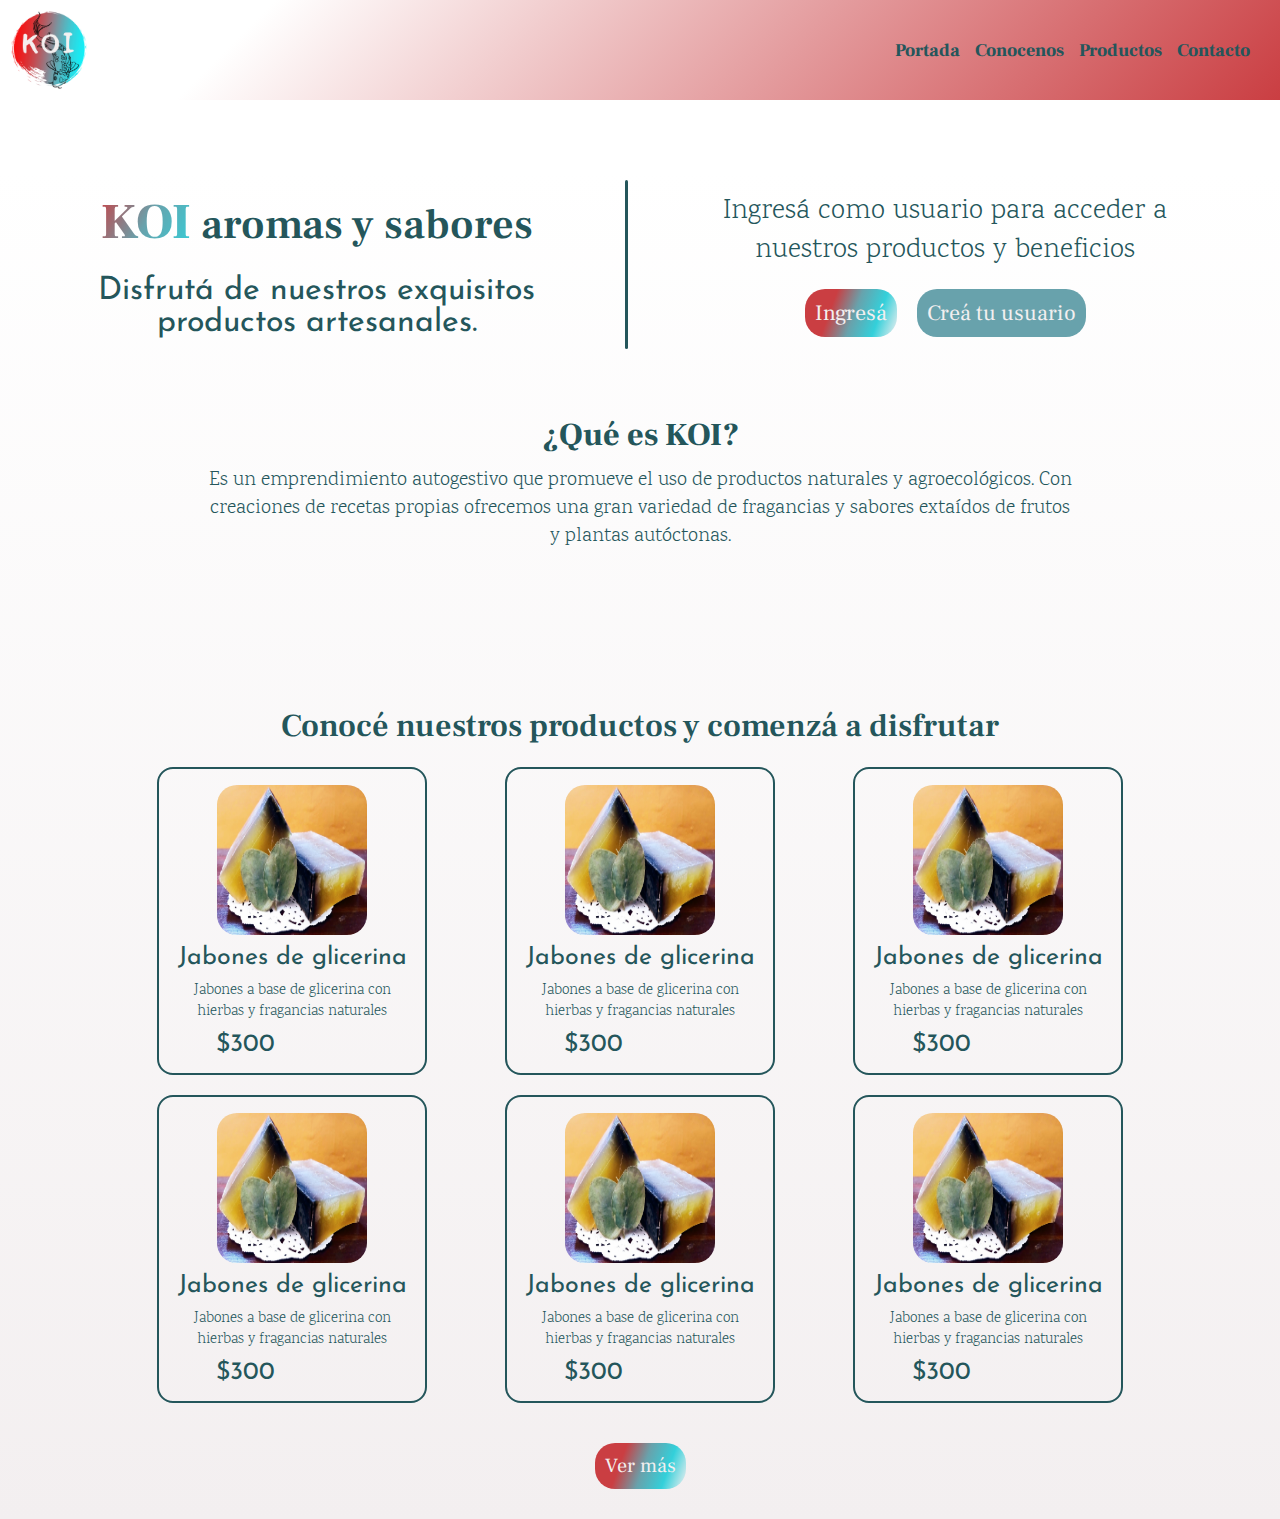
==== index.html @ 7444794b "Product Section" ====
<!DOCTYPE html>
<html lang="en">
<head>
    <meta charset="UTF-8">
    <meta http-equiv="X-UA-Compatible" content="IE=edge">
    <meta name="viewport" content="width=device-width, initial-scale=1.0">
    <title>Proyecto integrador</title>

    <!-- CSS -->
    <link rel="stylesheet" href="./Assets/styles.css">
    <link rel="stylesheet" href="./Assets/mediaqueries.css">
    <link rel="stylesheet" href="./Assets/animations.css">

    <!-- Fontawesome -->
    <link rel="stylesheet" href="https://cdnjs.cloudflare.com/ajax/libs/font-awesome/6.2.1/css/all.min.css" integrity="sha512-MV7K8+y+gLIBoVD59lQIYicR65iaqukzvf/nwasF0nqhPay5w/9lJmVM2hMDcnK1OnMGCdVK+iQrJ7lzPJQd1w==" crossorigin="anonymous" referrerpolicy="no-referrer" />
</head>

<body>
    <header class="header">
        <div class="header__navbar navbar">
            <img class="navbar__logo" src="./Assets/Imgs/logo2.png" alt="logo">

            <!-- Menu hamburguesa -->
            <label for="menu-icon" class="navbar__menu-icon">
                <i class="fa-solid fa-bars"></i>
            </label>
            <input type="checkbox" name="" id="menu-icon">
            
            <ul class="navbar__nav-list nav-list">
                <li class="nav-list__item"> <a href="#">Portada</a> </li>
                <li class="nav-list__item"> <a href="#">Conocenos</a> </li>
                <li class="nav-list__item"> <a href="#">Productos</a> </li>
                <li class="nav-list__item"> <a href="#">Contacto</a> </li>
            </ul>            
        </div>
    </header>

    <main class="main">
        <section class="hero">
            <div class="hero__info info">
                <h1 class="info__title"> <span class="info__title info__title--grad">KOI</span> aromas y sabores</h1>
                <h2 class="info__slogan">Disfrutá de nuestros exquisitos productos artesanales.</h2>
            </div>

            <div class="hero__separador"></div>

            <div class="hero__user user">
                <p class="user__text">Ingresá como usuario para acceder a nuestros productos y beneficios</p>
                <div class="user__btns-box">
                    <a class="btn btn-login"  href="#">Ingresá</a>
                    <a class="btn btn-singin"  href="#">Creá tu usuario</a>
                </div>
            </div>

            <div class="hero__about-us about-us">
                <h1 class="about-us__title">¿Qué es KOI?</h1>
                <p class="about-us__text">Es un emprendimiento autogestivo que promueve el uso de productos naturales y agroecológicos. Con creaciones de recetas propias ofrecemos una gran variedad de fragancias y sabores extaídos de frutos y plantas autóctonas.</p>
            </div>
        </section>

        <section class="products">
           <h1 class="products__title">Conocé nuestros productos y comenzá a disfrutar</h1>
           <div class="products__card card">
                <img class="card__img" src="./Assets/Imgs/jabon.jpg" alt="Jabones de glicerina">
                <h2 class="card__title">Jabones de glicerina</h2>
                <p class="card__text">Jabones a base de glicerina con hierbas y fragancias naturales</p>
                <p class="card__price">$300</p>
                <a class="card__cart-icon" href="#"><i class="fa-sharp fa-solid fa-cart-arrow-down"></i></a>           
          </div> 

          <div class="products__card card">
            <img class="card__img" src="./Assets/Imgs/jabon.jpg" alt="Jabones de glicerina">
            <h2 class="card__title">Jabones de glicerina</h2>
            <p class="card__text">Jabones a base de glicerina con hierbas y fragancias naturales</p>
            <p class="card__price">$300</p>
            <a class="card__cart-icon" href="#"><i class="fa-sharp fa-solid fa-cart-arrow-down"></i></a>           
          </div> 

          <div class="products__card card">
            <img class="card__img" src="./Assets/Imgs/jabon.jpg" alt="Jabones de glicerina">
            <h2 class="card__title">Jabones de glicerina</h2>
            <p class="card__text">Jabones a base de glicerina con hierbas y fragancias naturales</p>
            <p class="card__price">$300</p>
            <a class="card__cart-icon" href="#"><i class="fa-sharp fa-solid fa-cart-arrow-down"></i></a>           
          </div> 

          <div class="products__card card">
            <img class="card__img" src="./Assets/Imgs/jabon.jpg" alt="Jabones de glicerina">
            <h2 class="card__title">Jabones de glicerina</h2>
            <p class="card__text">Jabones a base de glicerina con hierbas y fragancias naturales</p>
            <p class="card__price">$300</p>
            <a class="card__cart-icon" href="#"><i class="fa-sharp fa-solid fa-cart-arrow-down"></i></a>           
          </div>

          <div class="products__card card">
            <img class="card__img" src="./Assets/Imgs/jabon.jpg" alt="Jabones de glicerina">
            <h2 class="card__title">Jabones de glicerina</h2>
            <p class="card__text">Jabones a base de glicerina con hierbas y fragancias naturales</p>
            <p class="card__price">$300</p>
            <a class="card__cart-icon" href="#"><i class="fa-sharp fa-solid fa-cart-arrow-down"></i></a>           
          </div>

          <div class="products__card card">
            <img class="card__img" src="./Assets/Imgs/jabon.jpg" alt="Jabones de glicerina">
            <h2 class="card__title">Jabones de glicerina</h2>
            <p class="card__text">Jabones a base de glicerina con hierbas y fragancias naturales</p>
            <p class="card__price">$300</p>
            <a class="card__cart-icon" href="#"><i class="fa-sharp fa-solid fa-cart-arrow-down"></i></a>           
          </div>

          <a class="btn products__btn">Ver más</a>
           
        </section>
        
    </main>

    <footer>

    </footer>
    
</body>
</html>
---- Assets/styles.css ----
@import url('https://fonts.googleapis.com/css2?family=Frank+Ruhl+Libre&family=Josefin+Sans&family=Karma&display=swap');


:root {
   --dark-slate-gray: #24565B;
   --snow: #F3EFF0;
   --cadet-blue: #68A2AC;
   --dark-turqoise: #33D0DA;
   --english-vermillion: #CA3E42;
}

* {
    margin: 0;
    padding: 0;
    box-sizing: border-box;
    font-family: "Poppins", sans-serif;
    text-decoration: none;
    list-style-type: none;
    /* border: solid greenyellow 1px; */
  }

  /* BOTONES */
  .btn {
    background: linear-gradient(110deg,var(--english-vermillion)30%, var(--cadet-blue), var(--dark-turqoise), var(--snow) );
    border-radius: 20px;
    padding: 10px;
    color: var(--snow);
    font-family: frank Ruhl libre;
    font-size: 1rem;
    font-weight: 400;
  }

  /* HEADER */
  .header {
    position: fixed;
    top: 0;
    left: 0;
    width: 100%;
  }

  /* NAVBAR */
  .navbar {
    position: fixed;
    margin-top: 0;
    display: flex;
    background: linear-gradient(135deg, white 35%, var(--english-vermillion));
    width: 100%;
    height: 80px;
    align-items: center;
    justify-content: space-between;
    padding: 10px;
  }

  .navbar__logo {
    height: 100%;
  }

  .navbar__menu-icon {
    font-size: 22px;
    position:  absolute;
    right: 15px;
    color: var(--dark-slate-gray);
   }

  #menu-icon {
    display: none;
  }

  .nav-list {
    display: none;
    /* transform: translateY(-200%);
    transition: all 0.5s cubic-bezier(0.92, 0.01, 0.35, 0.99); */
  }

  #menu-icon:checked + .nav-list {
    /* transform: translateY(0%);
    transition: all 0.5s cubic-bezier(0.92, 0.01, 0.35, 0.99); */
    height: 200px;
    display: flex;
    flex-direction: column;
    align-items: center;
    z-index: 2;
    position: absolute;
    margin-top: 280px;
    left: 5%;
    right: 5%;
    width: 90%;
    gap: 13px;
    padding: 30px;
    border-radius: 0 0 1rem 1rem;
    border: solid 2px;
    border-top: 0px;
    border-color: var(--dark-turqoise);
    background: var(--cadet-blue);
  }

  .nav-list__item a {
    font-family: Frank Ruhl Libre;
    color: var(--snow);
    font-weight: 800;
    font-size: 18px;
    transition: all 0.5s
  }

  .nav-list__item a:hover {
    font-weight: 800;
    font-size: 20px;
    transition: all 0.5s;
  }


  /* MAIN */

  .main {
   display: flex;
   flex-direction: column; 
   align-items: center;
   margin-top: 100px;
   background: linear-gradient(white 5%, var(--snow));
  }

  /* HERO */
  .hero {
    display: grid;
    grid-template-areas: 
    "info"
    "separador"
    "user"
    "about-us";
    justify-items: center;
  }

  /* HERO. Info */
  .hero__info {
    grid-area: info;
    display: flex;
    flex-direction: column;
    justify-content: center;
    align-items: center;
    text-align: center;
    padding: 10px;
    gap: 20px;
  }

  .info__title {
    font-family: frank Ruhl libre;
    font-size: 28px;
    font-weight: 600;
    color: var(--dark-slate-gray);
  }

  .info__title--grad {
    font-size: 2rem;
    font-weight: 800;
    background: linear-gradient(120deg,var(--english-vermillion), var(--cadet-blue), var(--dark-turqoise));
    color: transparent;
    background-clip: text;
    -webkit-background-clip: text;
  }

  .info__slogan {
    font-family: josefin sans;
    font-size: 25px;
    font-weight: 400;
    color: var(--dark-slate-gray);
  }

  .hero__separador {
    grid-area: separador;
    background: var(--dark-slate-gray);
    height: 3px;
    width: 80%;
    border-radius: 2px;
    margin-left: 10%;
  }

  /* HERO. Usuario */
  .hero__user {
    grid-area: user;
    display: flex;
    flex-direction: column;
    align-items: center;
    justify-content: space-around;
    text-align: center;
    padding: 10px;
    gap: 15px;
  }

  .user__text {
    font-family: karma;
    font-size: 20px;
    font-weight: 300;
    color: var(--dark-slate-gray);
  }

  .user__btns-box {
    display: flex;
    justify-content: center;
    align-items: center;
    gap: 20px;
  }

  .btn-singin {
    background: var(--cadet-blue);
  }

  /* HERO. About-us */

  .hero__about-us {
    grid-area: about-us;
    width: 80%;
    display: flex;
    flex-direction: column;
    margin-top: 25px;
    padding: 15px;
    gap: 10px;
    align-items: center;
    justify-content: space-around;
    text-align: center;
  }

  .about-us__title {
    font-family: frank Ruhl libre;
    font-size: 28px;
    font-weight: 600;
    color: var(--dark-slate-gray);
  }
  
  .about-us__text {
    font-family: karma;
    font-size: 15px;
    font-weight: 300;
    color: var(--dark-slate-gray);
  }

  /* PRODUCTOS */

  .products {
    margin-top: 60px;
    width: 100%;
    display: grid;
    grid-auto-flow: row;
    justify-items: center;
    gap: 20px;
  }

  .products__title {
    width: 80%;
    font-family: frank Ruhl libre;
    font-size: 28px;
    font-weight: 600;
    color: var(--dark-slate-gray);
    text-align: center;
  }

  .card {
    display: grid;
    grid-template-areas: 
    "img img"
    "title title"
    "texto texto"
    "price cart";
    justify-items: center;
    width: 270px;
    border: 2px solid;
    border-color: var(--dark-slate-gray);
    border-radius: 1rem;
    padding: 1rem;
    gap: 10px;
  }

  .card__img {
    grid-area: img;
    height: 150px;
    width: 150px;
    border-radius: 20px;
  }

  .card__title {
    grid-area: title;
    font-family: josefin sans;
    font-size: 25px;
    font-weight: 400;
    color: var(--dark-slate-gray);
  }

  .card__text {
    grid-area: texto;
    font-family: karma;
    font-size: 15px;
    font-weight: 300;
    color: var(--dark-slate-gray);
    text-align: center;
  }

  .card__price {
    grid-area: price;
    font-family: josefin sans;
    font-size: 25px;
    font-weight: 400;
    color: var(--dark-slate-gray);
  }

  .card__cart-icon {
    grid-area: cart;
    align-items: center;
    justify-content: center;
  }

  .card__cart-icon i {
    font-size: 25px;
    background: linear-gradient(120deg,var(--english-vermillion), var(--cadet-blue), var(--dark-turqoise));
    color: transparent;
    background-clip: text;
    -webkit-background-clip: text;
  }

  .products__btn {
    margin-bottom: 30px;
  }
---- Assets/mediaqueries.css ----
/* TABLET */

@media (min-width: 768px) {
    /* NAVBAR */
    .navbar {
        height: 100px;
        background: linear-gradient(135deg, white 20%, var(--english-vermillion));
    }

    .navbar__menu-icon {
        display: none;
      }
    
    .nav-list {
        border: 0px;
        display: flex;
        padding: 20px;
        gap: 15px;
    }

    .nav-list__item a {
        color: var(--dark-slate-gray);
      }


    /* HERO */
    .hero {
        padding: 80px;
        grid-template-areas: 
        "info separador user"
        "about-us about-us about-us";
        gap: 25px;
    }

    .hero__separador {
        height: 100%;
        width: 3px;
    }

    .info__title {
        font-size: 2rem;
       } 
    
    .info__title--grad {
        font-size: 40px;
        font-weight: 900;
       }
    
    .info__slogan {
        font-size: 2rem;
       }
    
    .user__text {
        font-size: 25px;
       }

    .about-us__title {
        font-size: 2rem;
        font-weight: 800;
    }
      
    .about-us__text {
        font-size: 20px;
        font-weight: 300;
    }

    /* PRODUCTS */

    .products {
        width: 80%;
        display: grid;
        grid-template-columns: 1fr 1fr;
        grid-auto-rows: auto;
        justify-content: space-around;
        
    }

    .products__title {
        grid-column-start: 1;
        grid-column-end: 3;
        font-size: 2rem;
    }

    .products__btn {
        grid-column-start: 1;
        grid-column-end: 3;
        font-size: 20px;
        margin-top: 20px;
    }

}


/* DESKTOP */
@media (min-width: 1024px) {
   /* HERO */
   .info__title {
        font-size: 42px;
   } 

   .info__title--grad {
        font-size: 50px;
        font-weight: 900;
   }

   .info__slogan {
        font-size: 2rem;
   }

   .user__text {
        font-size: 28px;
   }

   .btn-login, .btn-singin {
        font-size: 22px;
   }

   /* PRODUCTS */

   .products {
        grid-template-columns: 1fr 1fr 1fr;
    }

    .products__title {
        grid-column-start: 1;
        grid-column-end: 4;
        font-size: 2rem;
    }


    .products__btn {
        grid-column-start: 1;
        grid-column-end: 4;
    }
}
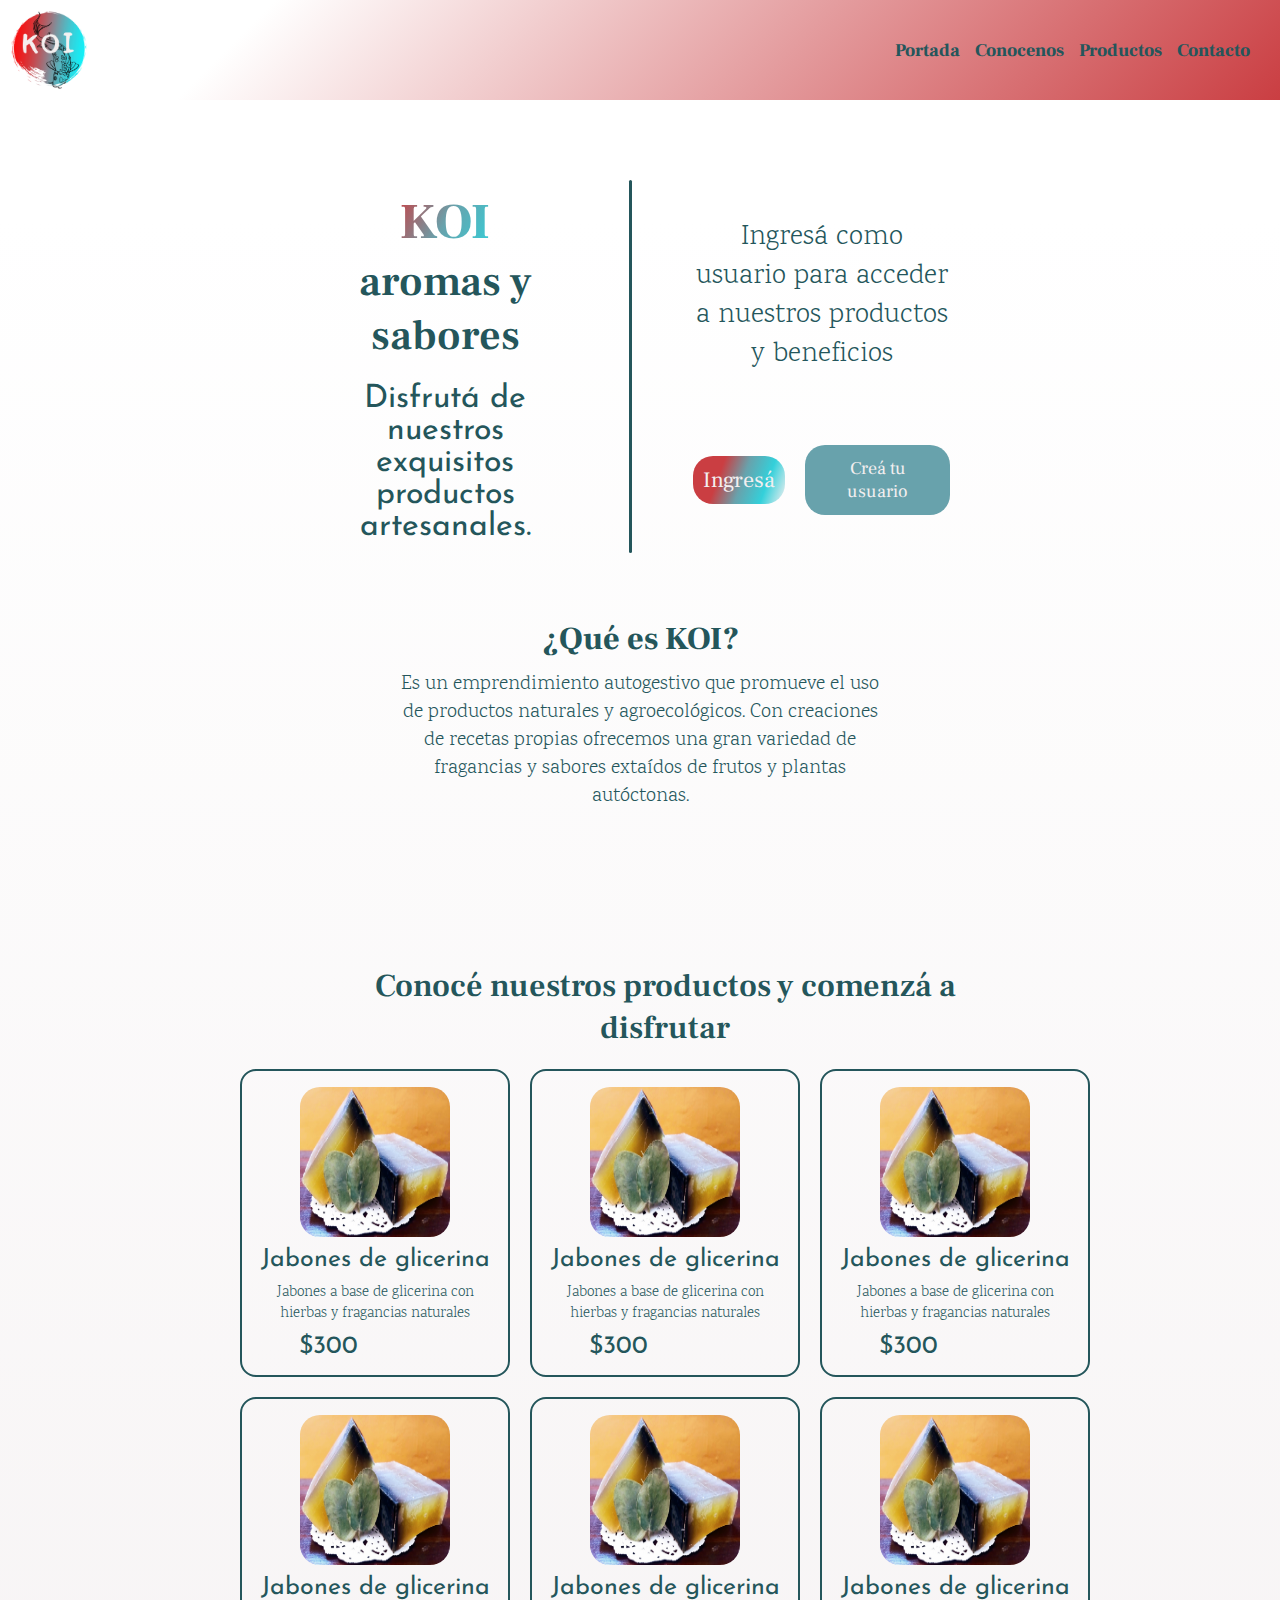
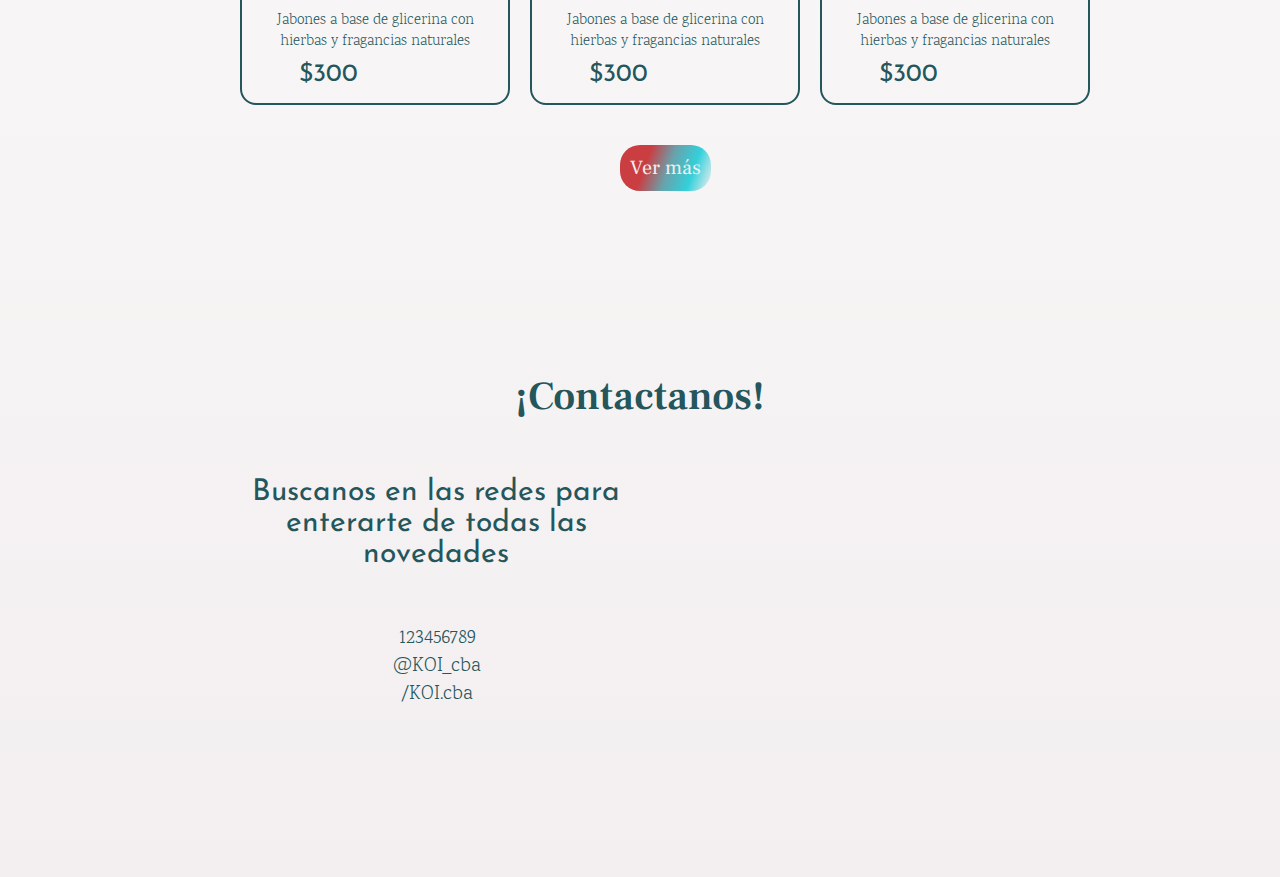
==== commit f3170509: "Contac Section" ====
--- a/index.html
+++ b/index.html
@@ -38,8 +38,8 @@
     <main class="main">
         <section class="hero">
             <div class="hero__info info">
-                <h1 class="info__title"> <span class="info__title info__title--grad">KOI</span> aromas y sabores</h1>
-                <h2 class="info__slogan">Disfrutá de nuestros exquisitos productos artesanales.</h2>
+                <h1 class="info__title title"> <span class="info__title info__title--grad">KOI</span> aromas y sabores</h1>
+                <h2 class="info__slogan slogan">Disfrutá de nuestros exquisitos productos artesanales.</h2>
             </div>
 
             <div class="hero__separador"></div>
@@ -108,8 +108,26 @@
             <a class="card__cart-icon" href="#"><i class="fa-sharp fa-solid fa-cart-arrow-down"></i></a>           
           </div>
 
-          <a class="btn products__btn">Ver más</a>
-           
+          <a class="btn products__btn">Ver más</a>           
+        </section>
+
+        <section class="contact">
+            <h1 class="contact__title title">¡Contactanos!</h1>
+            <h2 class="contact__slogan slogan">Buscanos en las redes para enterarte de todas las novedades</h2>
+            <ul class="contact__list">
+                <li  
+                    <a class="contact__item" href="#"><i class="fa-brands fa-square-whatsapp"></i><span>123456789</span></a> 
+                </li>
+
+                <li>
+                    <a class="contact__item" href="#"><i class="fa-brands fa-square-instagram"></i> </i><span>@KOI_cba</span></a>
+                </li>
+
+                <li>
+                    <a class="contact__item" href="#"><i class="fa-brands fa-square-facebook"></i> </i><span>/KOI.cba</span></a>
+                </li>
+            </ul>
+            <iframe class="contact__map" src="https://www.google.com/maps/embed?pb=!1m16!1m12!1m3!1d13618.8727331153!2d-64.27799675!3d-31.421889750000002!2m3!1f0!2f0!3f0!3m2!1i1024!2i768!4f13.1!2m1!1smaps%20google!5e0!3m2!1ses-419!2sar!4v1675777093268!5m2!1ses-419!2sar" width="600" height="450" style="border:0;" allowfullscreen="" loading="lazy" referrerpolicy="no-referrer-when-downgrade"></iframe>
         </section>
         
     </main>
--- a/Assets/styles.css
+++ b/Assets/styles.css
@@ -142,7 +142,7 @@
     gap: 20px;
   }
 
-  .info__title {
+  .info__title, .title {
     font-family: frank Ruhl libre;
     font-size: 28px;
     font-weight: 600;
@@ -158,7 +158,7 @@
     -webkit-background-clip: text;
   }
 
-  .info__slogan {
+  .info__slogan, .slogan {
     font-family: josefin sans;
     font-size: 25px;
     font-weight: 400;
@@ -317,4 +317,55 @@
 
   .products__btn {
     margin-bottom: 30px;
+  }
+
+
+  /* CONTACT */
+
+  .contact {
+    margin-top: 80px;
+    width: 80%;
+    display: grid;
+    grid-auto-rows: auto;
+    align-items: center;
+    justify-items: center;
+    gap: 15px;
+    margin-bottom: 50px;
+   }
+
+  .contact__title {
+    text-align: center;
+  }
+
+  .contact__slogan {
+    text-align: center;
+  }
+
+  .contact__map {
+    height: 270px;
+    width: 270px;
+    border-radius: 20px;
+  }
+
+  .contact__item {
+    display: flex;
+    align-items: center;
+    justify-content: center;
+    gap: 2px;
+  }
+
+  .contact__item span {
+    font-family: karma;
+    font-size: 20px;
+    font-weight: 300;
+    color: var(--dark-slate-gray);
+  }
+
+  .contact__item i {
+    font-size: 22px;
+    background: linear-gradient(120deg,var(--english-vermillion), var(--cadet-blue), var(--dark-turqoise));
+    color: transparent;
+    background-clip: text;
+    -webkit-background-clip: text;
+    margin-bottom: 2px;
   }--- a/Assets/mediaqueries.css
+++ b/Assets/mediaqueries.css
@@ -88,12 +88,43 @@
         margin-top: 20px;
     }
 
+    /* CONTACT */
+    .contact {
+        margin-top: 150px;
+        margin-bottom: 150px;
+        grid-template-columns: 1fr 1fr;
+        grid-template-rows: repeat(1fr 3);
+    }
+
+    .contact__title {
+        font-size: 2rem;
+        grid-area: 1/1/2/3;
+        margin-bottom: 20px;
+    }
+
+    .contact__slogan {
+        grid-area:2/1/3/2;
+        margin-bottom: 0;
+    }
+
+    .contact__list {
+        grid-area:3/1/4/2 ;
+    }
+
+    .contact__map {
+        grid-area:2/2/4/3 ;
+    }
+
 }
 
 
 /* DESKTOP */
 @media (min-width: 1024px) {
    /* HERO */
+   .hero {
+    width: 800px;
+   }
+
    .info__title {
         font-size: 42px;
    } 
@@ -111,13 +142,19 @@
         font-size: 28px;
    }
 
-   .btn-login, .btn-singin {
+   .btn-login {
         font-size: 22px;
+   }
+
+   .btn-singin {
+        padding: 12px;
+        font-size: 18px;
    }
 
    /* PRODUCTS */
 
    .products {
+        width: 800px;
         grid-template-columns: 1fr 1fr 1fr;
     }
 
@@ -132,4 +169,17 @@
         grid-column-start: 1;
         grid-column-end: 4;
     }
+
+    /* CONTACT */
+    .contact {
+        width: 800px;
+    }
+
+    .contact__title {
+        font-size: 40px;
+    }
+
+    .contact__slogan {
+        font-size: 30px;
+    }
 }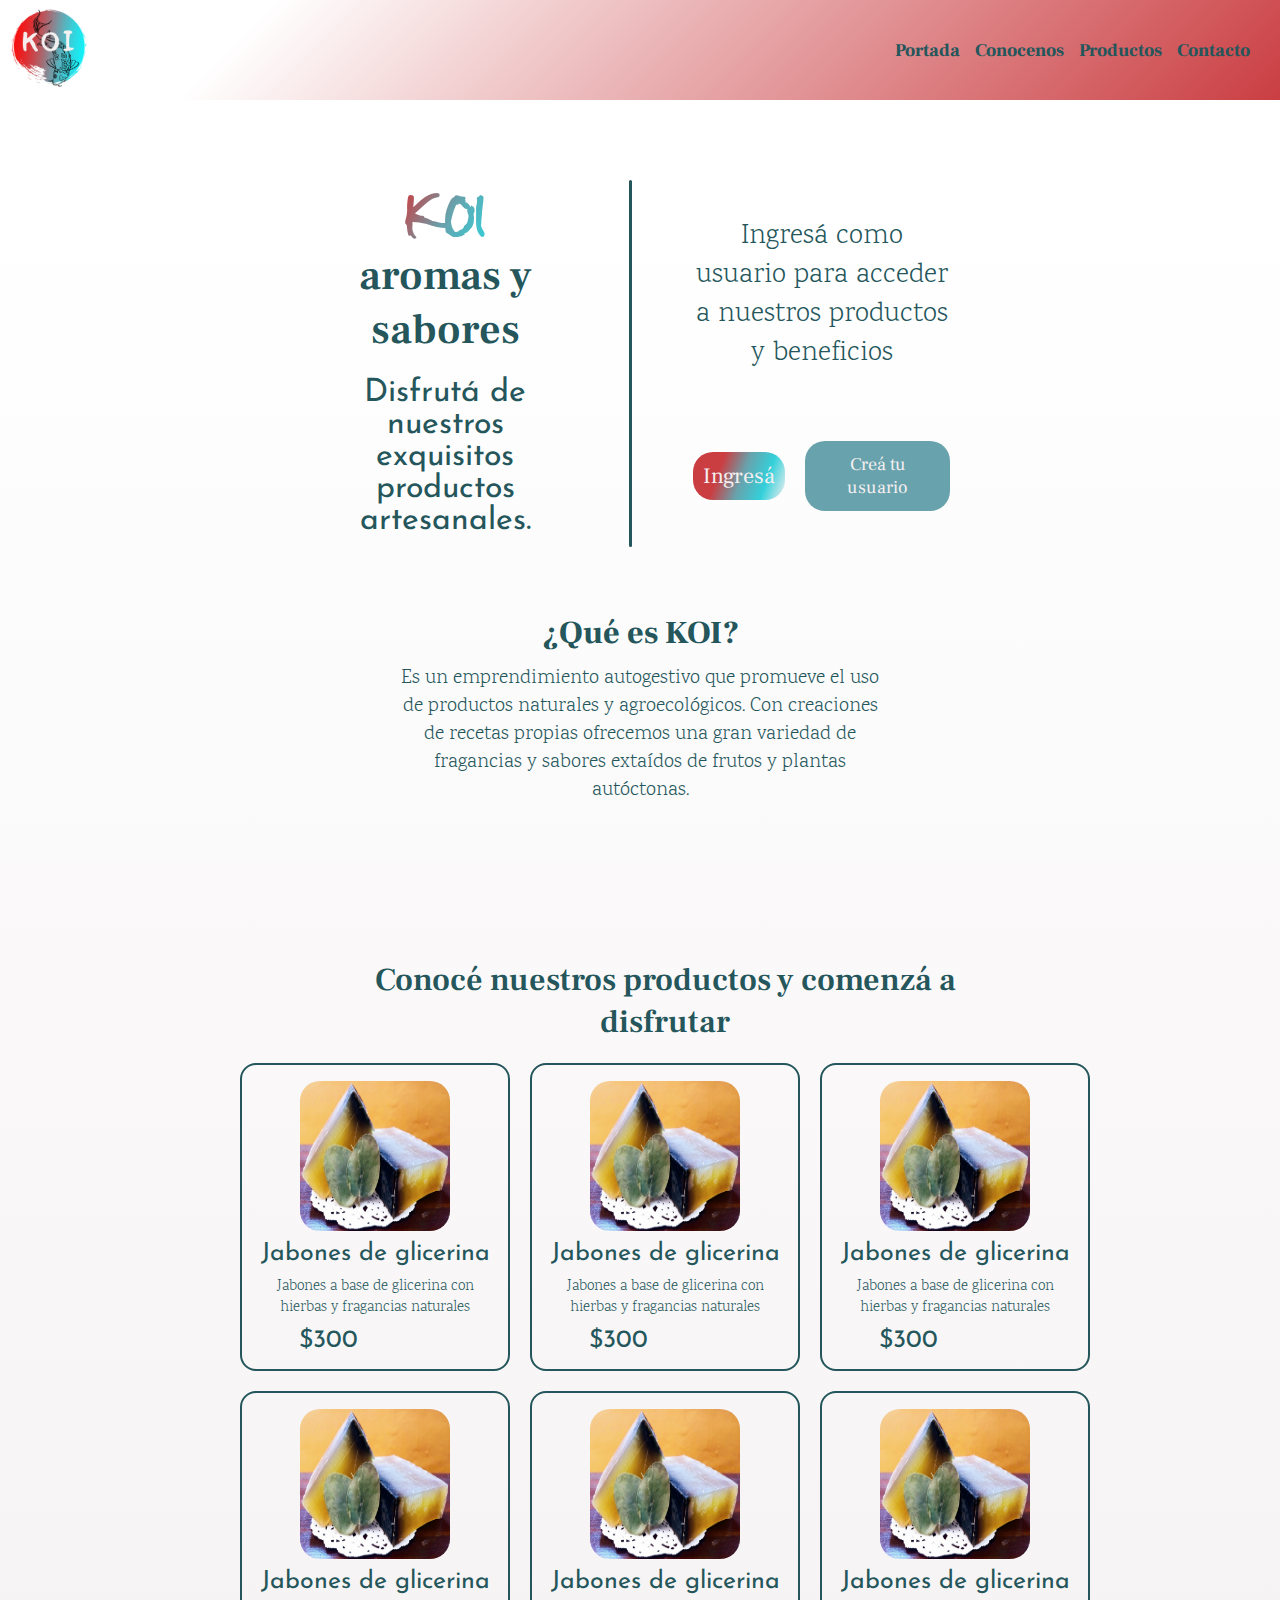
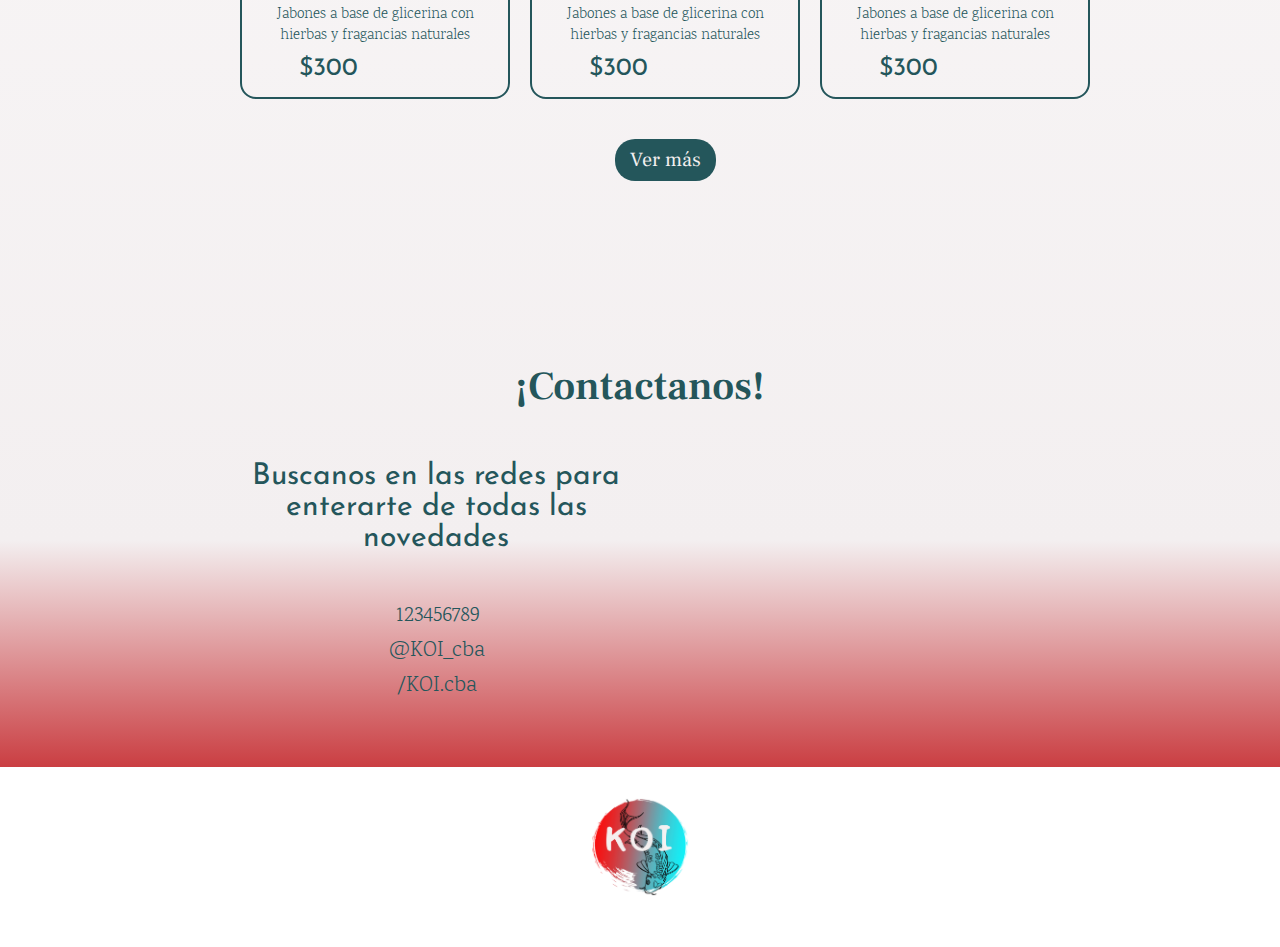
==== commit 88d0225d: "Footer + fuentes" ====
--- a/index.html
+++ b/index.html
@@ -18,7 +18,7 @@
 <body>
     <header class="header">
         <div class="header__navbar navbar">
-            <img class="navbar__logo" src="./Assets/Imgs/logo2.png" alt="logo">
+            <a href="#"><img class="navbar__logo" src="./Assets/Imgs/logo2.png" alt="logo"></a>            
 
             <!-- Menu hamburguesa -->
             <label for="menu-icon" class="navbar__menu-icon">
@@ -36,6 +36,7 @@
     </header>
 
     <main class="main">
+        <!-- HERO -->
         <section class="hero">
             <div class="hero__info info">
                 <h1 class="info__title title"> <span class="info__title info__title--grad">KOI</span> aromas y sabores</h1>
@@ -58,6 +59,7 @@
             </div>
         </section>
 
+        <!-- PRODUCTS -->
         <section class="products">
            <h1 class="products__title">Conocé nuestros productos y comenzá a disfrutar</h1>
            <div class="products__card card">
@@ -108,23 +110,24 @@
             <a class="card__cart-icon" href="#"><i class="fa-sharp fa-solid fa-cart-arrow-down"></i></a>           
           </div>
 
-          <a class="btn products__btn">Ver más</a>           
+          <a class="btn products__btn" href="#">Ver más</a>           
         </section>
 
+        <!-- CONTACT -->
         <section class="contact">
             <h1 class="contact__title title">¡Contactanos!</h1>
             <h2 class="contact__slogan slogan">Buscanos en las redes para enterarte de todas las novedades</h2>
             <ul class="contact__list">
-                <li  
+                <li>  
                     <a class="contact__item" href="#"><i class="fa-brands fa-square-whatsapp"></i><span>123456789</span></a> 
                 </li>
 
                 <li>
-                    <a class="contact__item" href="#"><i class="fa-brands fa-square-instagram"></i> </i><span>@KOI_cba</span></a>
+                    <a class="contact__item" href="#"><i class="fa-brands fa-square-instagram"></i><span>@KOI_cba</span></a>
                 </li>
 
                 <li>
-                    <a class="contact__item" href="#"><i class="fa-brands fa-square-facebook"></i> </i><span>/KOI.cba</span></a>
+                    <a class="contact__item" href="#"><i class="fa-brands fa-square-facebook"></i><span>/KOI.cba</span></a>
                 </li>
             </ul>
             <iframe class="contact__map" src="https://www.google.com/maps/embed?pb=!1m16!1m12!1m3!1d13618.8727331153!2d-64.27799675!3d-31.421889750000002!2m3!1f0!2f0!3f0!3m2!1i1024!2i768!4f13.1!2m1!1smaps%20google!5e0!3m2!1ses-419!2sar!4v1675777093268!5m2!1ses-419!2sar" width="600" height="450" style="border:0;" allowfullscreen="" loading="lazy" referrerpolicy="no-referrer-when-downgrade"></iframe>
@@ -132,8 +135,18 @@
         
     </main>
 
-    <footer>
-
+    <!-- FOOTER -->
+    <footer class="footer">
+        <div class="footer__navbar footer-navbar">
+            <img class="footer-navbar__logo" src="./Assets/Imgs/logo2.png" alt="logo">
+                     
+            <ul class="footer-navbar__list foot-nav-list">
+                <li class="foot-nav-list__item"> <a class="contact-item" href="#"><i class="fa-brands fa-square-whatsapp"></i></a></li>
+                <li class="foot-nav-list__item"> <a class="contact-item" href="#"><i class="fa-brands fa-square-instagram"></i></a></li>
+                <li class="foot-nav-list__item"> <a class="contact-item" href="#"><i class="fa-brands fa-square-facebook"></i></a> </li>
+                <li class="foot-nav-list__item"> <a class="contact-item" href="#"><i class="fa-solid fa-map-location-dot"></i></a></li>
+            </ul>            
+        </div>
     </footer>
     
 </body>
--- a/Assets/styles.css
+++ b/Assets/styles.css
@@ -1,4 +1,29 @@
+
+/* Fuentes */
 @import url('https://fonts.googleapis.com/css2?family=Frank+Ruhl+Libre&family=Josefin+Sans&family=Karma&display=swap');
+
+@font-face {
+  font-family: 'Korean Calligraphy';
+  src: url(./Fonts/Korean\ Calligraphy.ttf);
+  font-style: normal;
+  font-weight: normal;
+}
+
+@font-face {
+  font-family: 'Shinrinyoku';
+  src: url(.//Fonts/Shinrinyoku.ttf);
+  font-style: normal;
+  font-weight: normal;
+}
+
+@font-face {
+  font-family: 'Fujimaru';
+  src: url(./Fonts/Fujimaru-Regular.ttf);
+  font-style: normal;
+  font-weight: normal;
+}
+
+
 
 
 :root {
@@ -39,7 +64,7 @@
   }
 
   /* NAVBAR */
-  .navbar {
+  .header__navbar {
     position: fixed;
     margin-top: 0;
     display: flex;
@@ -52,7 +77,7 @@
   }
 
   .navbar__logo {
-    height: 100%;
+    height: 80px;
   }
 
   .navbar__menu-icon {
@@ -116,7 +141,7 @@
    flex-direction: column; 
    align-items: center;
    margin-top: 100px;
-   background: linear-gradient(white 5%, var(--snow));
+   background: linear-gradient(white 5%, var(--snow)90%, var(--english-vermillion));
   }
 
   /* HERO */
@@ -150,8 +175,8 @@
   }
 
   .info__title--grad {
-    font-size: 2rem;
-    font-weight: 800;
+    font-family: Shinrinyoku;
+    font-size: 38px;
     background: linear-gradient(120deg,var(--english-vermillion), var(--cadet-blue), var(--dark-turqoise));
     color: transparent;
     background-clip: text;
@@ -160,7 +185,7 @@
 
   .info__slogan, .slogan {
     font-family: josefin sans;
-    font-size: 25px;
+    font-size:25px;
     font-weight: 400;
     color: var(--dark-slate-gray);
   }
@@ -317,6 +342,8 @@
 
   .products__btn {
     margin-bottom: 30px;
+    background: var(--dark-slate-gray);
+    padding: 8px 15px;
   }
 
 
@@ -324,13 +351,15 @@
 
   .contact {
     margin-top: 80px;
-    width: 80%;
+    width: 100%;
     display: grid;
     grid-auto-rows: auto;
     align-items: center;
     justify-items: center;
     gap: 15px;
-    margin-bottom: 50px;
+    padding-bottom: 50px;
+    margin-bottom: 0px;
+    /* background: linear-gradient(150deg, var(--snow) 60%, var(--english-vermillion)); */
    }
 
   .contact__title {
@@ -347,25 +376,57 @@
     border-radius: 20px;
   }
 
+  .contact__list {
+    display: flex;
+    flex-direction: column;
+    align-items: center;
+  }
+
   .contact__item {
     display: flex;
     align-items: center;
     justify-content: center;
     gap: 2px;
+    padding: 2px;
   }
 
   .contact__item span {
     font-family: karma;
+    font-size: 15px;
+    font-weight: 300;
+    color: var(--dark-slate-gray);
+  }
+
+  .contact__item i, .contact-item {
     font-size: 20px;
-    font-weight: 300;
-    color: var(--dark-slate-gray);
-  }
-
-  .contact__item i {
-    font-size: 22px;
     background: linear-gradient(120deg,var(--english-vermillion), var(--cadet-blue), var(--dark-turqoise));
     color: transparent;
     background-clip: text;
     -webkit-background-clip: text;
     margin-bottom: 2px;
+  }
+
+  /* FOOTER */
+
+  .footer {
+    margin-top: 30px;
+    margin-bottom: 30px;
+  }
+
+  .footer__navbar {
+    display: flex;
+    flex-direction: column;
+    align-items: center;
+    justify-content: center;
+    gap: 20px;
+  }
+
+  .footer__navbar img {
+    height: 100px;
+    width: 100px;
+  }
+
+  .foot-nav-list {
+    display: flex;
+    gap: 15px;
   }--- a/Assets/mediaqueries.css
+++ b/Assets/mediaqueries.css
@@ -1,8 +1,8 @@
+
 /* TABLET */
-
 @media (min-width: 768px) {
     /* NAVBAR */
-    .navbar {
+    .header__navbar {
         height: 100px;
         background: linear-gradient(135deg, white 20%, var(--english-vermillion));
     }
@@ -42,7 +42,7 @@
        } 
     
     .info__title--grad {
-        font-size: 40px;
+        font-size: 48px;
         font-weight: 900;
        }
     
@@ -91,7 +91,6 @@
     /* CONTACT */
     .contact {
         margin-top: 150px;
-        margin-bottom: 150px;
         grid-template-columns: 1fr 1fr;
         grid-template-rows: repeat(1fr 3);
     }
@@ -115,6 +114,15 @@
         grid-area:2/2/4/3 ;
     }
 
+    .contact__item i {
+        font-size: 25px;
+        color: var(--dark-slate-gray);
+    }
+    
+      .contact__item span {
+        font-size: 22px;
+    }
+
 }
 
 
@@ -130,7 +138,7 @@
    } 
 
    .info__title--grad {
-        font-size: 50px;
+        font-size: 60px;
         font-weight: 900;
    }
 
@@ -182,4 +190,6 @@
     .contact__slogan {
         font-size: 30px;
     }
+
+
 }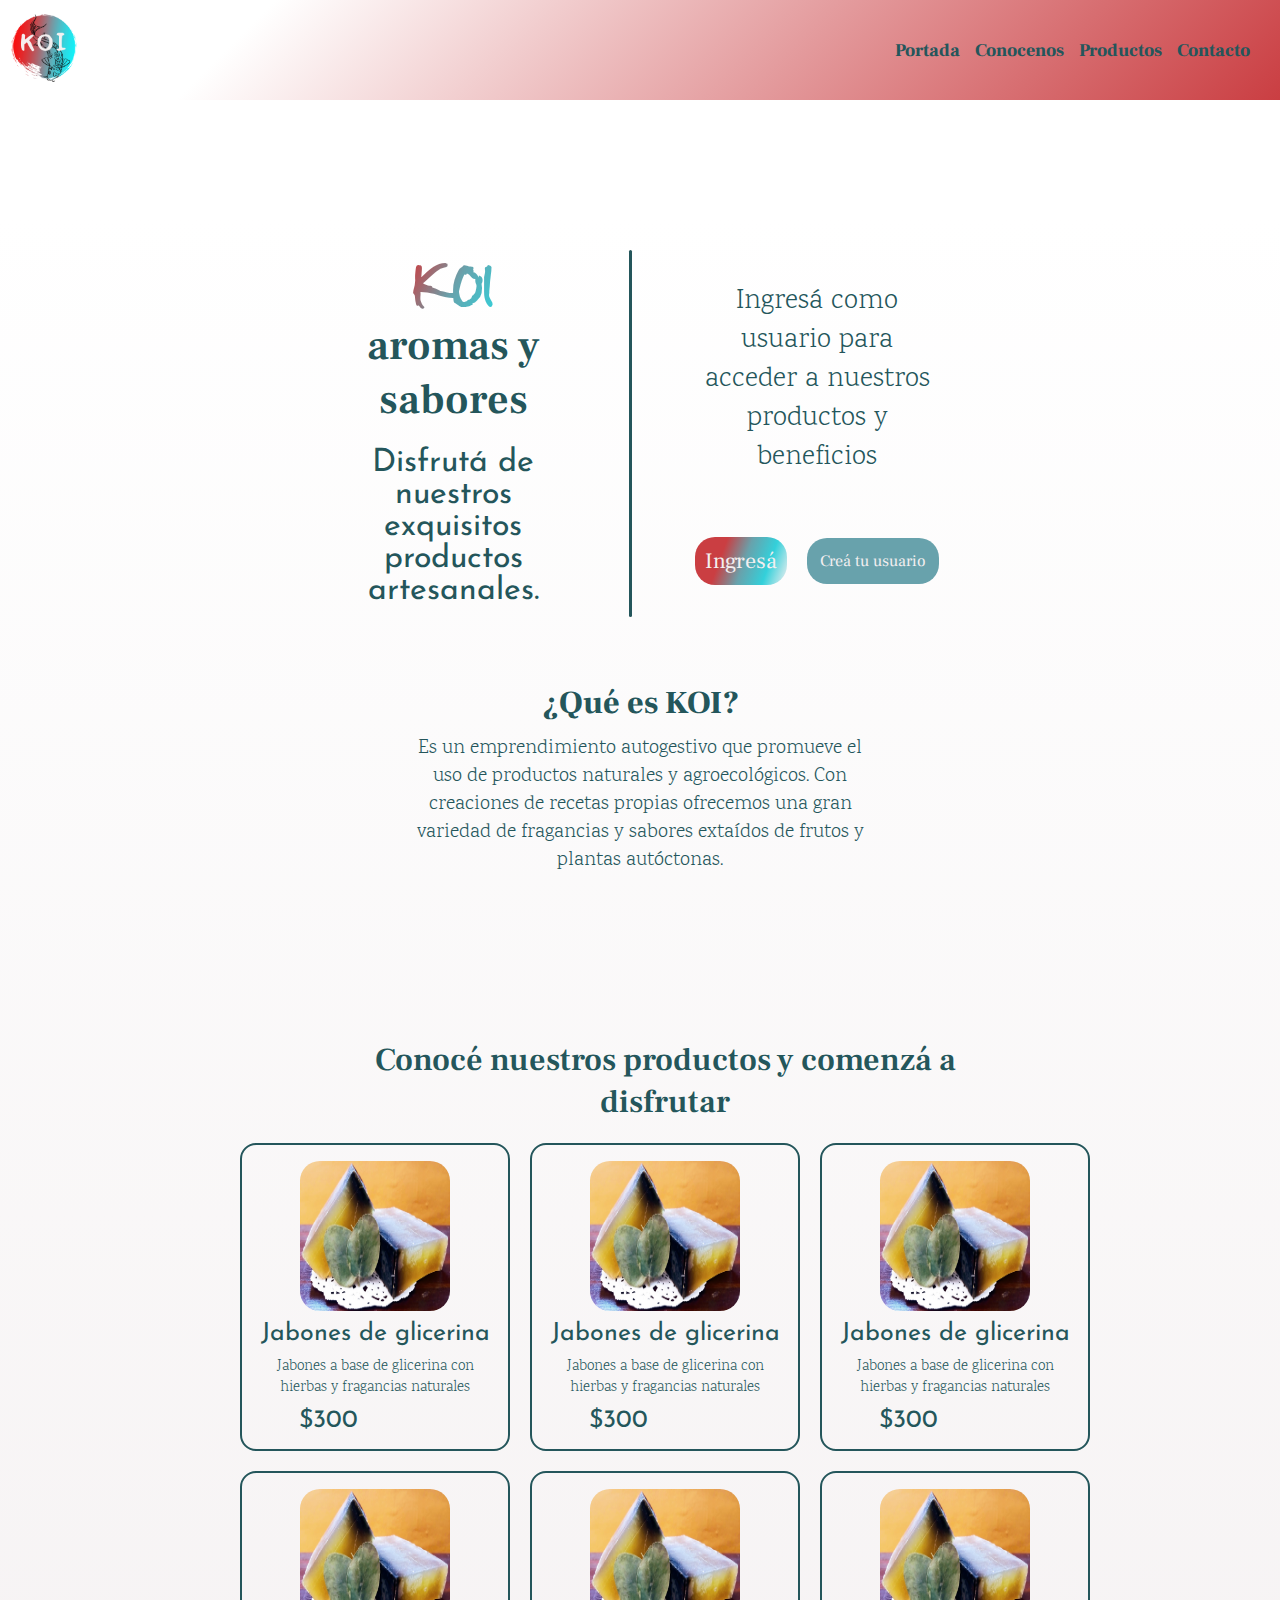
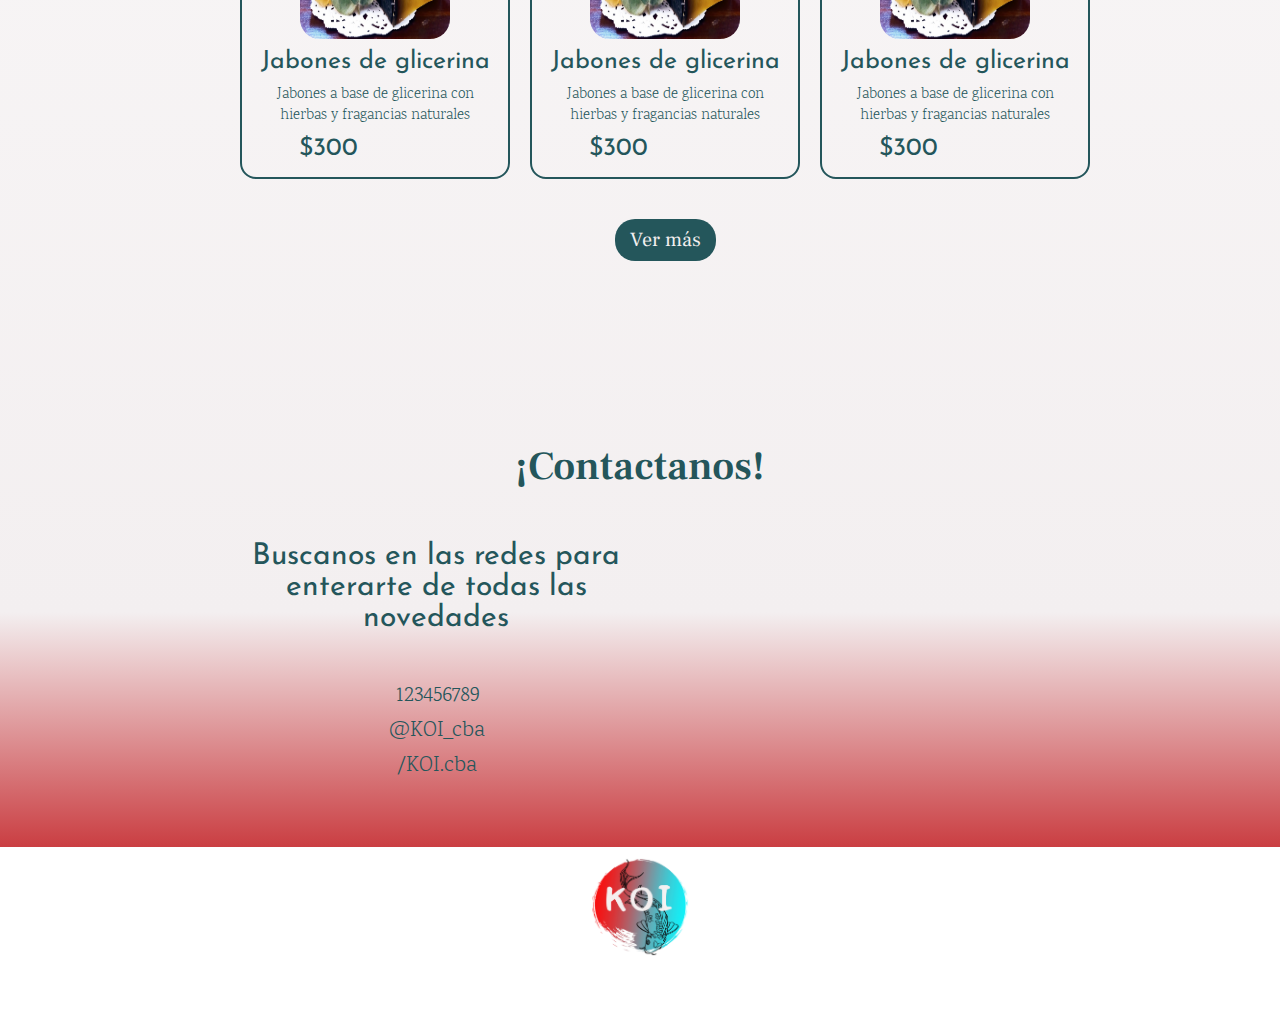
==== commit c69fa6b4: "Navegacion" ====
--- a/index.html
+++ b/index.html
@@ -4,7 +4,7 @@
     <meta charset="UTF-8">
     <meta http-equiv="X-UA-Compatible" content="IE=edge">
     <meta name="viewport" content="width=device-width, initial-scale=1.0">
-    <title>Proyecto integrador</title>
+    <title>Proyecto integrador. Home</title>
 
     <!-- CSS -->
     <link rel="stylesheet" href="./Assets/styles.css">
@@ -18,28 +18,30 @@
 <body>
     <header class="header">
         <div class="header__navbar navbar">
-            <a href="#"><img class="navbar__logo" src="./Assets/Imgs/logo2.png" alt="logo"></a>            
+            <a href="./index.html"><img class="navbar__logo" src="./Assets/Imgs/logo2.png" alt="logo"></a>            
 
             <!-- Menu hamburguesa -->
-            <label for="menu-icon" class="navbar__menu-icon">
+            <a href="#nav-list" class="navbar__menu-icon"><i class="fa-solid fa-bars"></i></a>
+
+            <!-- <label for="menu-icon" class="navbar__menu-icon">
                 <i class="fa-solid fa-bars"></i>
             </label>
-            <input type="checkbox" name="" id="menu-icon">
+            <input type="checkbox" name="" id="menu-icon"> -->
             
-            <ul class="navbar__nav-list nav-list">
-                <li class="nav-list__item"> <a href="#">Portada</a> </li>
-                <li class="nav-list__item"> <a href="#">Conocenos</a> </li>
-                <li class="nav-list__item"> <a href="#">Productos</a> </li>
-                <li class="nav-list__item"> <a href="#">Contacto</a> </li>
+            <ul class="navbar__nav-list nav-list" id="nav-list">
+                <li class="nav-list__item"> <a href="#info__title">Portada</a> </li>
+                <li class="nav-list__item"> <a href="#about-us__title">Conocenos</a> </li>
+                <li class="nav-list__item"> <a href="#products__title">Productos</a> </li>
+                <li class="nav-list__item"> <a href="#contact__title">Contacto</a> </li>
             </ul>            
         </div>
     </header>
 
     <main class="main">
         <!-- HERO -->
-        <section class="hero">
+        <section class="hero" id="hero">
             <div class="hero__info info">
-                <h1 class="info__title title"> <span class="info__title info__title--grad">KOI</span> aromas y sabores</h1>
+                <h1 class="info__title title" id="info__title"> <span class="info__title info__title--grad">KOI</span> aromas y sabores</h1>
                 <h2 class="info__slogan slogan">Disfrutá de nuestros exquisitos productos artesanales.</h2>
             </div>
 
@@ -48,20 +50,20 @@
             <div class="hero__user user">
                 <p class="user__text">Ingresá como usuario para acceder a nuestros productos y beneficios</p>
                 <div class="user__btns-box">
-                    <a class="btn btn-login"  href="#">Ingresá</a>
-                    <a class="btn btn-singin"  href="#">Creá tu usuario</a>
+                    <a class="btn btn-login"  href="./Pages/login.html">Ingresá</a>
+                    <a class="btn btn-singin"  href="./Pages/singin.html">Creá tu usuario</a>
                 </div>
             </div>
 
-            <div class="hero__about-us about-us">
-                <h1 class="about-us__title">¿Qué es KOI?</h1>
+            <div class="hero__about-us about-us" id="about-us">
+                <h1 class="about-us__title" id="about-us__title">¿Qué es KOI?</h1>
                 <p class="about-us__text">Es un emprendimiento autogestivo que promueve el uso de productos naturales y agroecológicos. Con creaciones de recetas propias ofrecemos una gran variedad de fragancias y sabores extaídos de frutos y plantas autóctonas.</p>
             </div>
         </section>
 
         <!-- PRODUCTS -->
-        <section class="products">
-           <h1 class="products__title">Conocé nuestros productos y comenzá a disfrutar</h1>
+        <section class="products" id="products">
+           <h1 class="products__title" id="products__title">Conocé nuestros productos y comenzá a disfrutar</h1>
            <div class="products__card card">
                 <img class="card__img" src="./Assets/Imgs/jabon.jpg" alt="Jabones de glicerina">
                 <h2 class="card__title">Jabones de glicerina</h2>
@@ -110,24 +112,24 @@
             <a class="card__cart-icon" href="#"><i class="fa-sharp fa-solid fa-cart-arrow-down"></i></a>           
           </div>
 
-          <a class="btn products__btn" href="#">Ver más</a>           
+          <a class="btn products__btn" href="https://pbs.twimg.com/media/C9UCIYOXcAEkRKA.jpg" target="_blank">Ver más</a>           
         </section>
 
         <!-- CONTACT -->
-        <section class="contact">
-            <h1 class="contact__title title">¡Contactanos!</h1>
+        <section class="contact" id="contact">
+            <h1 class="contact__title title" id="contact__title">¡Contactanos!</h1>
             <h2 class="contact__slogan slogan">Buscanos en las redes para enterarte de todas las novedades</h2>
             <ul class="contact__list">
                 <li>  
-                    <a class="contact__item" href="#"><i class="fa-brands fa-square-whatsapp"></i><span>123456789</span></a> 
+                    <a class="contact__item" href="https://pbs.twimg.com/media/C9UCIYOXcAEkRKA.jpg" target="_blank"><i class="fa-brands fa-square-whatsapp"></i><span>123456789</span></a> 
                 </li>
 
                 <li>
-                    <a class="contact__item" href="#"><i class="fa-brands fa-square-instagram"></i><span>@KOI_cba</span></a>
+                    <a class="contact__item" href="https://pbs.twimg.com/media/C9UCIYOXcAEkRKA.jpg" target="_blank"><i class="fa-brands fa-square-instagram"></i><span>@KOI_cba</span></a>
                 </li>
 
                 <li>
-                    <a class="contact__item" href="#"><i class="fa-brands fa-square-facebook"></i><span>/KOI.cba</span></a>
+                    <a class="contact__item" href="https://pbs.twimg.com/media/C9UCIYOXcAEkRKA.jpg" target="_blank"><i class="fa-brands fa-square-facebook"></i><span>/KOI.cba</span></a>
                 </li>
             </ul>
             <iframe class="contact__map" src="https://www.google.com/maps/embed?pb=!1m16!1m12!1m3!1d13618.8727331153!2d-64.27799675!3d-31.421889750000002!2m3!1f0!2f0!3f0!3m2!1i1024!2i768!4f13.1!2m1!1smaps%20google!5e0!3m2!1ses-419!2sar!4v1675777093268!5m2!1ses-419!2sar" width="600" height="450" style="border:0;" allowfullscreen="" loading="lazy" referrerpolicy="no-referrer-when-downgrade"></iframe>
@@ -138,13 +140,13 @@
     <!-- FOOTER -->
     <footer class="footer">
         <div class="footer__navbar footer-navbar">
-            <img class="footer-navbar__logo" src="./Assets/Imgs/logo2.png" alt="logo">
+            <a href="./index.html"><img class="footer-navbar__logo" src="./Assets/Imgs/logo2.png" alt="logo"></a>
                      
             <ul class="footer-navbar__list foot-nav-list">
-                <li class="foot-nav-list__item"> <a class="contact-item" href="#"><i class="fa-brands fa-square-whatsapp"></i></a></li>
-                <li class="foot-nav-list__item"> <a class="contact-item" href="#"><i class="fa-brands fa-square-instagram"></i></a></li>
-                <li class="foot-nav-list__item"> <a class="contact-item" href="#"><i class="fa-brands fa-square-facebook"></i></a> </li>
-                <li class="foot-nav-list__item"> <a class="contact-item" href="#"><i class="fa-solid fa-map-location-dot"></i></a></li>
+                <li class="foot-nav-list__item"> <a class="contact-item" href="https://pbs.twimg.com/media/C9UCIYOXcAEkRKA.jpg" target="_blank"><i class="fa-brands fa-square-whatsapp"></i></a></li>
+                <li class="foot-nav-list__item"> <a class="contact-item" href="https://pbs.twimg.com/media/C9UCIYOXcAEkRKA.jpg" target="_blank"><i class="fa-brands fa-square-instagram"></i></a></li>
+                <li class="foot-nav-list__item"> <a class="contact-item" href="https://pbs.twimg.com/media/C9UCIYOXcAEkRKA.jpg" target="_blank"><i class="fa-brands fa-square-facebook"></i></a> </li>
+                <li class="foot-nav-list__item"> <a class="contact-item" href="https://www.google.com/maps?ll=-31.42189,-64.277997&z=13&t=m&hl=es-419&gl=AR&mapclient=embed&q=maps+google" target="_blank"><i class="fa-solid fa-map-location-dot"></i></a></li>
             </ul>            
         </div>
     </footer>
--- a/Assets/styles.css
+++ b/Assets/styles.css
@@ -23,8 +23,13 @@
   font-weight: normal;
 }
 
-
-
+:target {
+  scroll-margin: 100px;
+}
+
+html {
+  scroll-behavior: smooth;
+}
 
 :root {
    --dark-slate-gray: #24565B;
@@ -42,6 +47,12 @@
     text-decoration: none;
     list-style-type: none;
     /* border: solid greenyellow 1px; */
+  }
+
+  body {
+    display: flex;
+    flex-direction: column;
+    min-height: 100vh;
   }
 
   /* BOTONES */
@@ -77,7 +88,7 @@
   }
 
   .navbar__logo {
-    height: 80px;
+    height: 70px;
   }
 
   .navbar__menu-icon {
@@ -97,9 +108,7 @@
     transition: all 0.5s cubic-bezier(0.92, 0.01, 0.35, 0.99); */
   }
 
-  #menu-icon:checked + .nav-list {
-    /* transform: translateY(0%);
-    transition: all 0.5s cubic-bezier(0.92, 0.01, 0.35, 0.99); */
+  .nav-list:target {
     height: 200px;
     display: flex;
     flex-direction: column;
@@ -119,6 +128,28 @@
     background: var(--cadet-blue);
   }
 
+  /* #menu-icon:checked + .nav-list {
+    /* transform: translateY(0%);
+    transition: all 0.5s cubic-bezier(0.92, 0.01, 0.35, 0.99); */
+    /* height: 200px;
+    display: flex;
+    flex-direction: column;
+    align-items: center;
+    z-index: 2;
+    position: absolute;
+    margin-top: 280px;
+    left: 5%;
+    right: 5%;
+    width: 90%;
+    gap: 13px;
+    padding: 30px;
+    border-radius: 0 0 1rem 1rem;
+    border: solid 2px;
+    border-top: 0px;
+    border-color: var(--dark-turqoise);
+    background: var(--cadet-blue);
+  } */ 
+
   .nav-list__item a {
     font-family: Frank Ruhl Libre;
     color: var(--snow);
@@ -137,6 +168,7 @@
   /* MAIN */
 
   .main {
+   min-height: 75vh;
    display: flex;
    flex-direction: column; 
    align-items: center;
@@ -183,6 +215,7 @@
     -webkit-background-clip: text;
   }
 
+
   .info__slogan, .slogan {
     font-family: josefin sans;
     font-size:25px;
@@ -196,7 +229,6 @@
     height: 3px;
     width: 80%;
     border-radius: 2px;
-    margin-left: 10%;
   }
 
   /* HERO. Usuario */
@@ -409,7 +441,8 @@
   /* FOOTER */
 
   .footer {
-    margin-top: 30px;
+    margin-top: auto;
+    padding: 5px 0 10px;
     margin-bottom: 30px;
   }
 
@@ -429,4 +462,79 @@
   .foot-nav-list {
     display: flex;
     gap: 15px;
-  }+  }
+
+
+  /* ---------------------LOGIN----------------------- */
+
+  .login {
+    margin-top: 80px;
+    margin-bottom: 100px;
+    height: 100%;
+    width: 85%;
+    max-width: 300px;
+    display: flex;
+    flex-direction: column;
+    gap: 15px;
+  }
+
+  .login__title {
+    font-size: 2rem;
+  }
+
+  .login__form {
+    display: flex;
+    flex-direction: column;
+    justify-content: center;
+    gap: 10px;
+    padding: 10px 0;
+  }
+
+  .form__item {
+    display: flex;
+    padding: 2px;
+    align-items: center;
+    gap: 5px;
+    flex-wrap: wrap;
+  }
+
+  .form__label {
+    font-family: karma;
+    font-size: 18px;
+    font-weight: 600;
+    color: var(--dark-slate-gray);
+  }
+
+  .form__input-box {
+    border: solid 2px var(--dark-slate-gray);
+    border-radius: 10px;
+    padding: 3px;
+    width: 100%;
+  }
+
+  .form__btn {
+    margin-top: 25px;
+    font-size: 20px;
+    padding: 5px;
+    border: none;
+  }
+
+  /* ---------------------SINGIN----------------------- */
+
+  .singin {
+    width: 90%;
+    max-width: 350px;
+    display: flex;
+    flex-direction: column;
+    padding: 15px;
+    margin-bottom: 50px;
+  }
+
+  .singin__form {
+    display: flex;
+    flex-direction: column;
+    justify-content: center;
+    gap: 10px;
+    padding: 10px 0;
+  }
+
--- a/Assets/mediaqueries.css
+++ b/Assets/mediaqueries.css
@@ -25,7 +25,8 @@
 
     /* HERO */
     .hero {
-        padding: 80px;
+        margin-top: 60px;
+        padding: 90px;
         grid-template-areas: 
         "info separador user"
         "about-us about-us about-us";
@@ -53,6 +54,11 @@
     .user__text {
         font-size: 25px;
        }
+
+    .btn-singin {
+        padding: 11px;
+        font-size: 14px;
+    }
 
     .about-us__title {
         font-size: 2rem;
@@ -123,6 +129,64 @@
         font-size: 22px;
     }
 
+    /* FOOTER */
+    .footer {
+        padding: 10px 0 10px;
+      }
+
+    /* ---------------------LOGIN----------------------- */
+
+    .login {
+        margin-top: 210px;
+        margin-bottom: 250px;
+        width: 60%;
+        max-width: 480px;
+    }
+
+    .login__title {
+        font-size: 45px;
+    }
+
+    .login__form {
+        gap: 10px;
+    }
+
+    .form__label {
+        font-size: 25px;
+        font-weight: 600;
+    }
+
+    .form__item {
+        gap: 5px;
+    }
+
+    .form__input-box {
+        border-radius: 15px;
+        padding: 5px;
+        font-size: 20px;
+    }
+
+    .form__btn {
+        font-size: 30px;
+        padding: 5px;
+    }
+
+    /* ---------------------SINGIN----------------------- */
+    .singin {
+        margin-top: 110px;
+        margin-bottom: 250px;
+        width: 60%;
+        max-width: 650px;
+    }
+
+    .singin__title {
+        font-size: 45px;
+    }
+
+    .singin__form {
+        gap: 10px;
+    }
+
 }
 
 
@@ -155,8 +219,8 @@
    }
 
    .btn-singin {
-        padding: 12px;
-        font-size: 18px;
+        padding: 13px;
+        font-size: 16px;
    }
 
    /* PRODUCTS */
@@ -191,5 +255,29 @@
         font-size: 30px;
     }
 
+    /* ---------------------LOGIN----------------------- */
+    .login {
+        margin-top: 130px;
+        width: 40%;
+        max-width: 600px;
+    }
+
+    .login__form {
+        gap: 15px;
+    }
+
+    .form__btn {
+        margin-top: 15px;
+    }
+
+    /* ---------------------SINGIN----------------------- */
+    .singin {
+        margin-top: 130px;
+        max-width: 750;
+    }
+
+    .singin__form {
+        gap: 15px;
+    }
 
 }--- a/Assets/animations.css
+++ b/Assets/animations.css
@@ -0,0 +1,12 @@
+/* ANIMACIÓN DEL TÍTULO */
+@keyframes grow-up {    
+    0%{
+        transform: scale(0)
+    }
+    35% {
+        transform: scale(1.2);
+    }
+    100% {
+        transform: scale(1);
+    }    
+}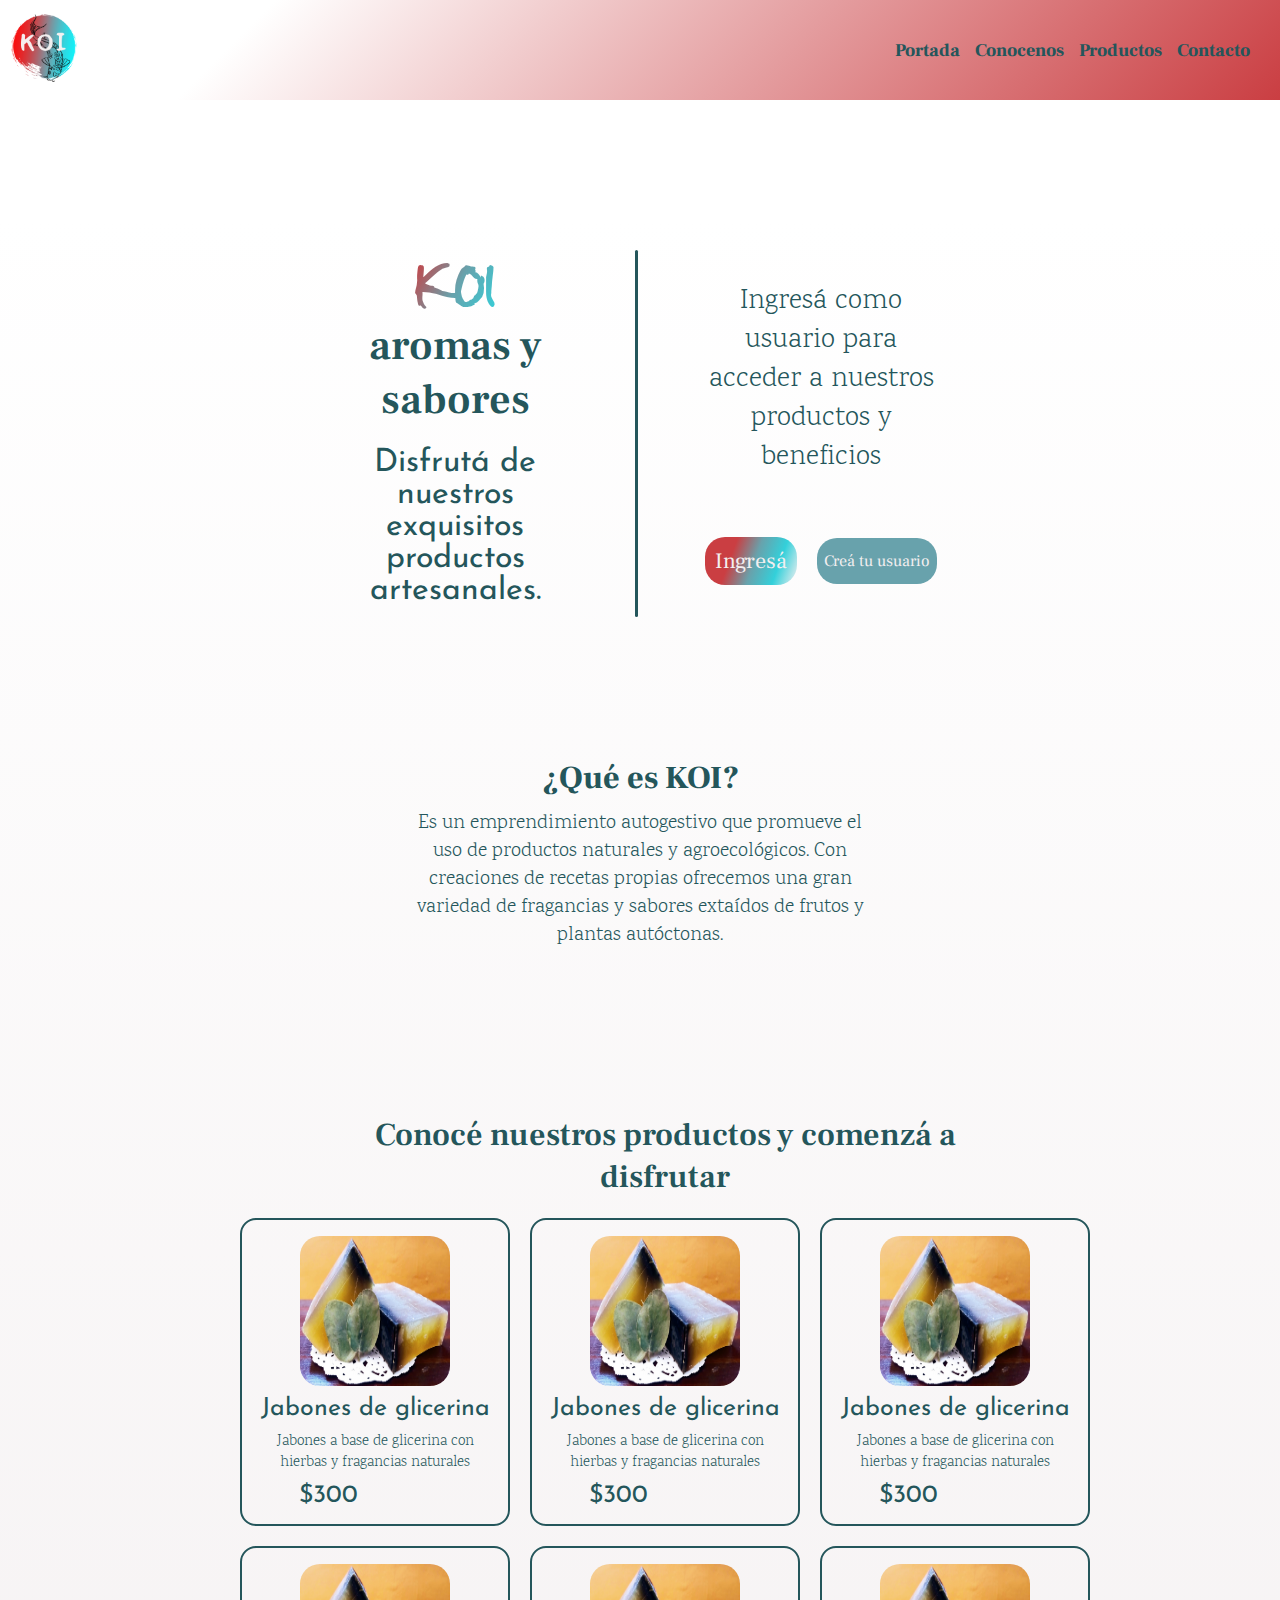
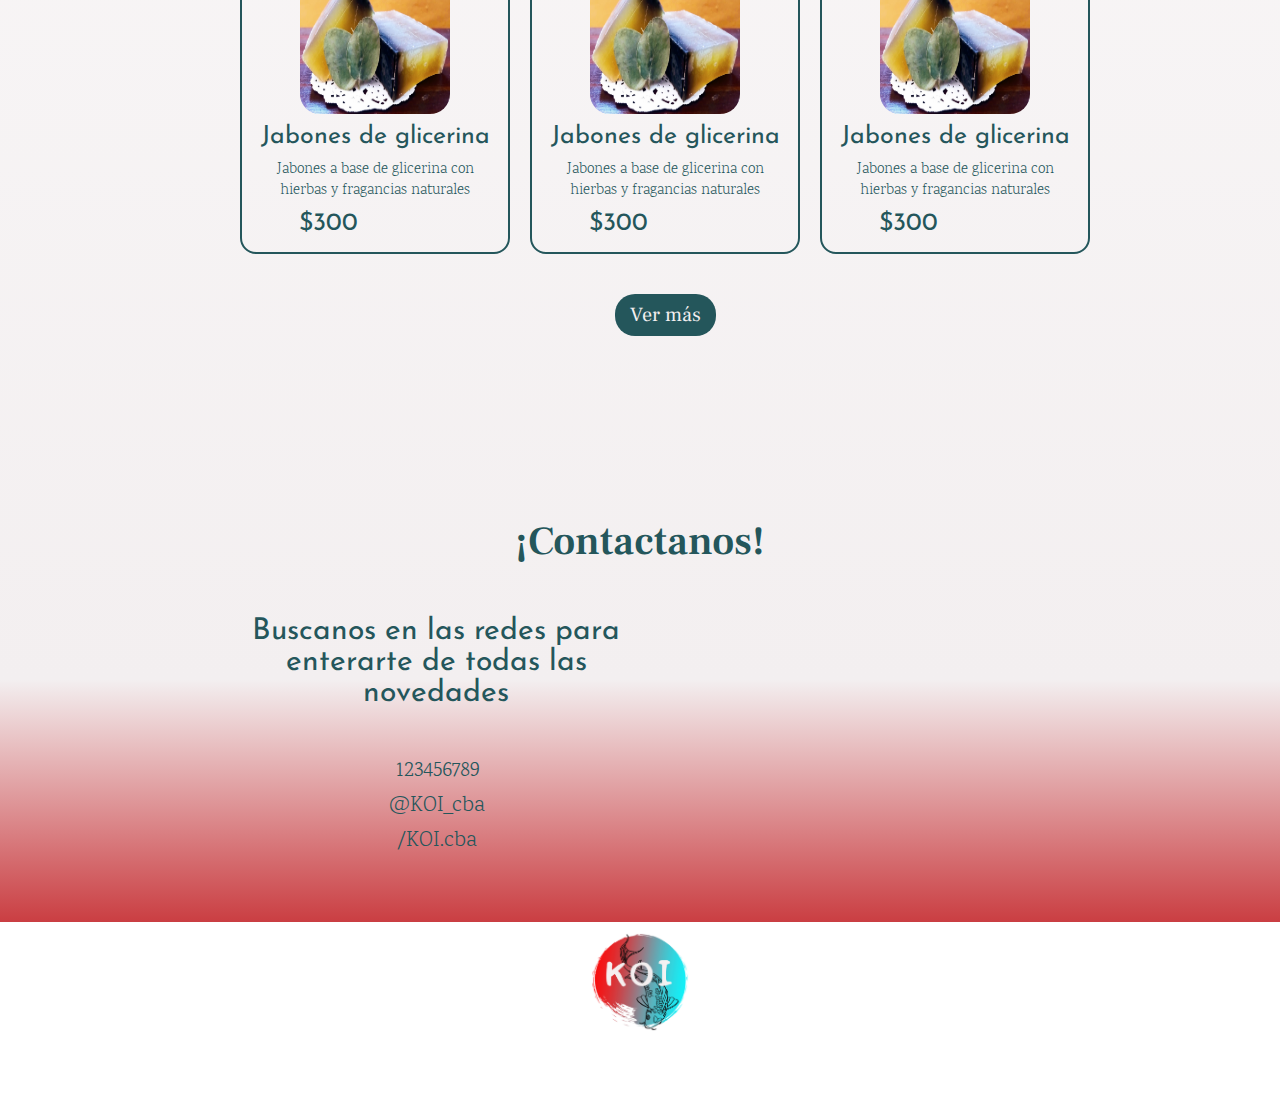
==== commit 1d16dd02: "Animaciones" ====
--- a/index.html
+++ b/index.html
@@ -23,17 +23,15 @@
             <!-- Menu hamburguesa -->
             <a href="#nav-list" class="navbar__menu-icon"><i class="fa-solid fa-bars"></i></a>
 
-            <!-- <label for="menu-icon" class="navbar__menu-icon">
-                <i class="fa-solid fa-bars"></i>
-            </label>
-            <input type="checkbox" name="" id="menu-icon"> -->
             
             <ul class="navbar__nav-list nav-list" id="nav-list">
-                <li class="nav-list__item"> <a href="#info__title">Portada</a> </li>
-                <li class="nav-list__item"> <a href="#about-us__title">Conocenos</a> </li>
-                <li class="nav-list__item"> <a href="#products__title">Productos</a> </li>
-                <li class="nav-list__item"> <a href="#contact__title">Contacto</a> </li>
-            </ul>            
+                <li class="nav-list__item"> <a href="#hero">Portada</a> </li>
+                <li class="nav-list__item"> <a href="#about-us">Conocenos</a> </li>
+                <li class="nav-list__item"> <a href="#products">Productos</a> </li>
+                <li class="nav-list__item"> <a href="#contact">Contacto</a> </li>
+            </ul>   
+            
+            <div class="overlay" id="nav-list"></div>
         </div>
     </header>
 
@@ -56,14 +54,14 @@
             </div>
 
             <div class="hero__about-us about-us" id="about-us">
-                <h1 class="about-us__title" id="about-us__title">¿Qué es KOI?</h1>
+                <h1 class="about-us__title title" id="about-us__title">¿Qué es KOI?</h1>
                 <p class="about-us__text">Es un emprendimiento autogestivo que promueve el uso de productos naturales y agroecológicos. Con creaciones de recetas propias ofrecemos una gran variedad de fragancias y sabores extaídos de frutos y plantas autóctonas.</p>
             </div>
         </section>
 
         <!-- PRODUCTS -->
         <section class="products" id="products">
-           <h1 class="products__title" id="products__title">Conocé nuestros productos y comenzá a disfrutar</h1>
+           <h1 class="products__title title" id="products__title">Conocé nuestros productos y comenzá a disfrutar</h1>
            <div class="products__card card">
                 <img class="card__img" src="./Assets/Imgs/jabon.jpg" alt="Jabones de glicerina">
                 <h2 class="card__title">Jabones de glicerina</h2>
--- a/Assets/styles.css
+++ b/Assets/styles.css
@@ -104,8 +104,6 @@
 
   .nav-list {
     display: none;
-    /* transform: translateY(-200%);
-    transition: all 0.5s cubic-bezier(0.92, 0.01, 0.35, 0.99); */
   }
 
   .nav-list:target {
@@ -128,27 +126,7 @@
     background: var(--cadet-blue);
   }
 
-  /* #menu-icon:checked + .nav-list {
-    /* transform: translateY(0%);
-    transition: all 0.5s cubic-bezier(0.92, 0.01, 0.35, 0.99); */
-    /* height: 200px;
-    display: flex;
-    flex-direction: column;
-    align-items: center;
-    z-index: 2;
-    position: absolute;
-    margin-top: 280px;
-    left: 5%;
-    right: 5%;
-    width: 90%;
-    gap: 13px;
-    padding: 30px;
-    border-radius: 0 0 1rem 1rem;
-    border: solid 2px;
-    border-top: 0px;
-    border-color: var(--dark-turqoise);
-    background: var(--cadet-blue);
-  } */ 
+ 
 
   .nav-list__item a {
     font-family: Frank Ruhl Libre;
@@ -199,11 +177,16 @@
     gap: 20px;
   }
 
-  .info__title, .title {
+
+  .title {
     font-family: frank Ruhl libre;
     font-size: 28px;
     font-weight: 600;
     color: var(--dark-slate-gray);
+  }
+
+  #hero:target .info__title {
+    animation: grow-up 1.5s;
   }
 
   .info__title--grad {
@@ -215,12 +198,15 @@
     -webkit-background-clip: text;
   }
 
-
   .info__slogan, .slogan {
     font-family: josefin sans;
     font-size:25px;
     font-weight: 400;
     color: var(--dark-slate-gray);
+  }
+
+  #hero:target .info__slogan {
+    animation: from-left 1s ease-in;
   }
 
   .hero__separador {
@@ -250,6 +236,10 @@
     color: var(--dark-slate-gray);
   }
 
+  #hero:target .user__text {
+    animation: from-right 1.5s ease-in;
+  }
+
   .user__btns-box {
     display: flex;
     justify-content: center;
@@ -259,6 +249,12 @@
 
   .btn-singin {
     background: var(--cadet-blue);
+  }
+
+  #hero:target .btn-singin {
+    animation: vibrar 0.4s;
+    animation-iteration-count: 2;
+    animation-delay: 1.6s;
   }
 
   /* HERO. About-us */
@@ -276,18 +272,20 @@
     text-align: center;
   }
 
-  .about-us__title {
-    font-family: frank Ruhl libre;
-    font-size: 28px;
-    font-weight: 600;
-    color: var(--dark-slate-gray);
-  }
+  #about-us:target .about-us__title {
+    animation: grow-up 1.5s;
+    animation-delay: 0.1s;
+   }
   
   .about-us__text {
     font-family: karma;
     font-size: 15px;
     font-weight: 300;
     color: var(--dark-slate-gray);
+  }
+
+  #about-us:target .about-us__text {
+    animation: from-bottom 1.2s ease-out;
   }
 
   /* PRODUCTOS */
@@ -303,12 +301,13 @@
 
   .products__title {
     width: 80%;
-    font-family: frank Ruhl libre;
-    font-size: 28px;
-    font-weight: 600;
-    color: var(--dark-slate-gray);
-    text-align: center;
-  }
+    text-align: center;
+  }
+
+  #products:target .products__title{
+    animation: grow-up 1.5s;
+    animation-delay: 0.1s;
+   }
 
   .card {
     display: grid;
@@ -326,6 +325,31 @@
     gap: 10px;
   }
 
+  #products:target .card {
+    animation: from-bottom 1.5s ease-in-out;
+  }
+
+  #products:target .card:nth-child(2) {
+    animation: from-left 0.9s ease-in;
+  }
+
+  #products:target .card:nth-child(7) {
+    animation: from-right 2s ease-in;
+  }
+
+  #products:target .card:nth-child(5) {
+    animation: from-bottom 3s ease-out;
+  }
+
+  #products:target .card:nth-child(6) {
+    animation-duration: 3.2s;
+  }
+
+  #products:target .card:nth-child(4n+3) {
+    animation-duration: 2.5s;
+  }
+
+   
   .card__img {
     grid-area: img;
     height: 150px;
@@ -391,15 +415,23 @@
     gap: 15px;
     padding-bottom: 50px;
     margin-bottom: 0px;
-    /* background: linear-gradient(150deg, var(--snow) 60%, var(--english-vermillion)); */
-   }
+  }
 
   .contact__title {
     text-align: center;
   }
 
+  .contact:target .contact__title {
+    animation: grow-up 1.5s;
+    animation-delay: 0.1s;
+  }
+
   .contact__slogan {
     text-align: center;
+  }
+
+  .contact:target .contact__slogan {
+    animation: from-left 1.2s ease-in;
   }
 
   .contact__map {
@@ -408,10 +440,18 @@
     border-radius: 20px;
   }
 
+  .contact:target .contact__map {
+    animation: from-right 1.3s ease-in;
+  }
+
   .contact__list {
     display: flex;
     flex-direction: column;
     align-items: center;
+  }
+
+  .contact:target .contact__list {
+    animation: from-bottom 1.9s ease-in;
   }
 
   .contact__item {
--- a/Assets/mediaqueries.css
+++ b/Assets/mediaqueries.css
@@ -2,6 +2,9 @@
 /* TABLET */
 @media (min-width: 768px) {
     /* NAVBAR */
+    :target {
+        scroll-margin: 120px;
+      }
     .header__navbar {
         height: 100px;
         background: linear-gradient(135deg, white 20%, var(--english-vermillion));
@@ -56,7 +59,7 @@
        }
 
     .btn-singin {
-        padding: 11px;
+        padding: 11px 5px;
         font-size: 14px;
     }
 
@@ -68,6 +71,10 @@
     .about-us__text {
         font-size: 20px;
         font-weight: 300;
+    }
+
+    .about-us {
+        margin-top: 80px;
     }
 
     /* PRODUCTS */
@@ -96,6 +103,7 @@
 
     /* CONTACT */
     .contact {
+        width:80% ;
         margin-top: 150px;
         grid-template-columns: 1fr 1fr;
         grid-template-rows: repeat(1fr 3);
@@ -190,8 +198,15 @@
 }
 
 
+
+
+
 /* DESKTOP */
 @media (min-width: 1024px) {
+    :target {
+        scroll-margin: 150px;
+      }
+      
    /* HERO */
    .hero {
     width: 800px;
@@ -219,8 +234,12 @@
    }
 
    .btn-singin {
-        padding: 13px;
+        padding: 13px 7px;
         font-size: 16px;
+   }
+
+   .about-us {
+    margin-top: 100px;
    }
 
    /* PRODUCTS */
@@ -235,7 +254,6 @@
         grid-column-end: 4;
         font-size: 2rem;
     }
-
 
     .products__btn {
         grid-column-start: 1;
--- a/Assets/animations.css
+++ b/Assets/animations.css
@@ -1,12 +1,110 @@
 /* ANIMACIÓN DEL TÍTULO */
+
 @keyframes grow-up {    
     0%{
-        transform: scale(0)
+        opacity: 0;
+        transform: scale(0);
     }
     35% {
         transform: scale(1.2);
     }
+
+    75% {
+        transform: scale(0.95);
+    }
+
     100% {
+        opacity: 1;
         transform: scale(1);
     }    
+}
+
+
+/* EFECTO DEL MENU HAMBURGUESA */
+
+.overlay {
+    position: absolute;
+    top: 65px;
+    left: 0;
+    height: 100vh;
+    width: 100%;
+    z-index: 1;
+    /* Glassmorphismo */
+    background: rgba(255, 255, 255, 0.05);
+    box-shadow: 0 8px 32px 0 rgba(31, 38, 135, 0.37);
+    backdrop-filter: blur(5px);
+    -webkit-backdrop-filter: blur(5px);
+    display: none;
+}
+
+.nav-list:target ~ .overlay {
+    display: block;
+}
+
+
+/* ANIMACIÓN VIBRAR */
+
+@keyframes vibrar {
+    0% {
+        transform: rotate(4deg);
+    }
+    15% {
+        transform: rotate(-4deg);
+    }
+    29% {
+        transform: rotate(4deg);
+    }
+    44% {
+        transform: rotate(-4deg);
+    }
+    58% {
+        transform: rotate(4deg);
+    }
+    73% {
+        transform: rotate(-4deg);
+    }
+    87% {
+        transform: rotate(4deg);
+    }
+    100% {
+        transform: rotate(0);
+    }
+}
+
+/* TRASLACIONES */
+
+@keyframes from-left {
+    0% {
+        opacity: 0;
+        transform: translateX(-200%);
+    }
+
+    100% {
+        opacity: 1;
+        transform: translateX(0);
+    }
+}
+
+@keyframes from-right {
+    0% {
+        opacity: 0;
+        transform: translateX(200%);
+    }
+
+    100% {
+        opacity: 1;
+        transform: translateX(0);
+    }
+}
+
+@keyframes from-bottom {
+    0% {
+        opacity: 0;
+        transform: translateY(300%);
+    }
+
+    100% {
+        opacity: 1;
+        transform: translateY(0);
+    }
 }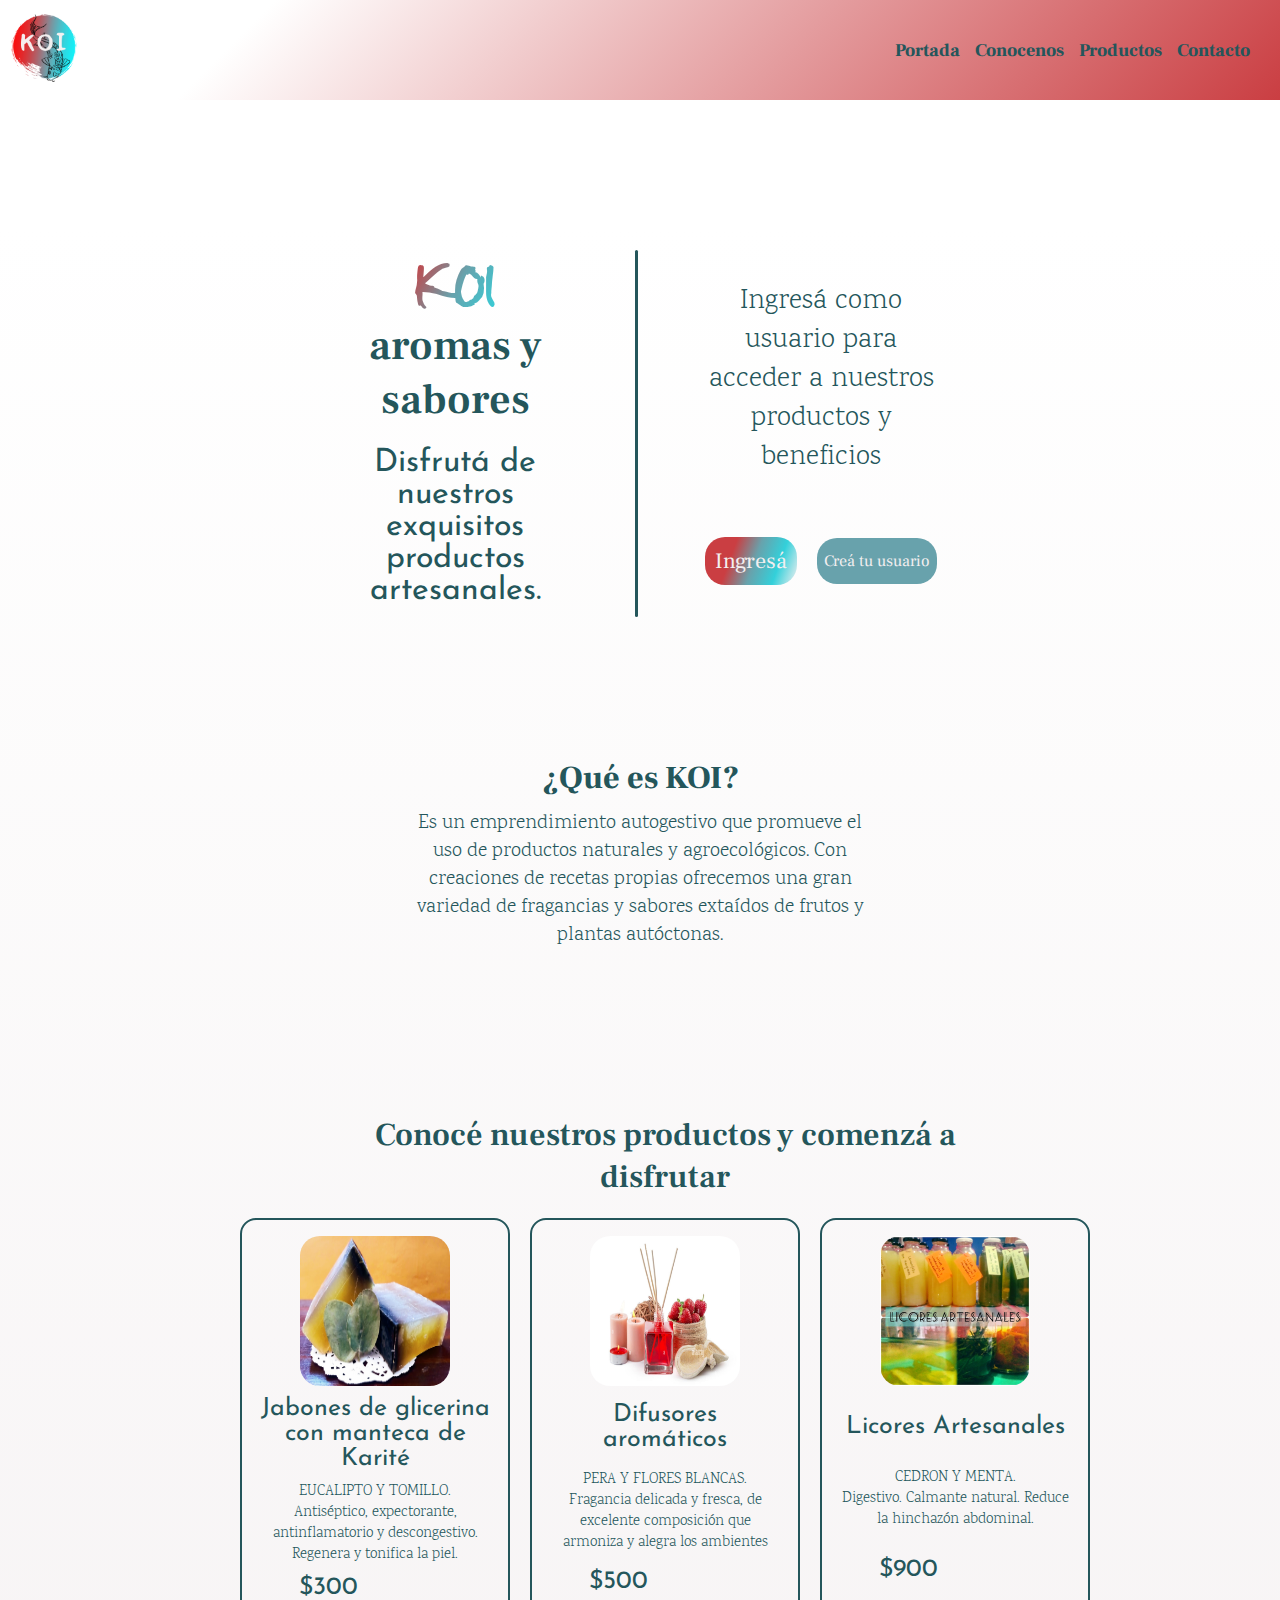
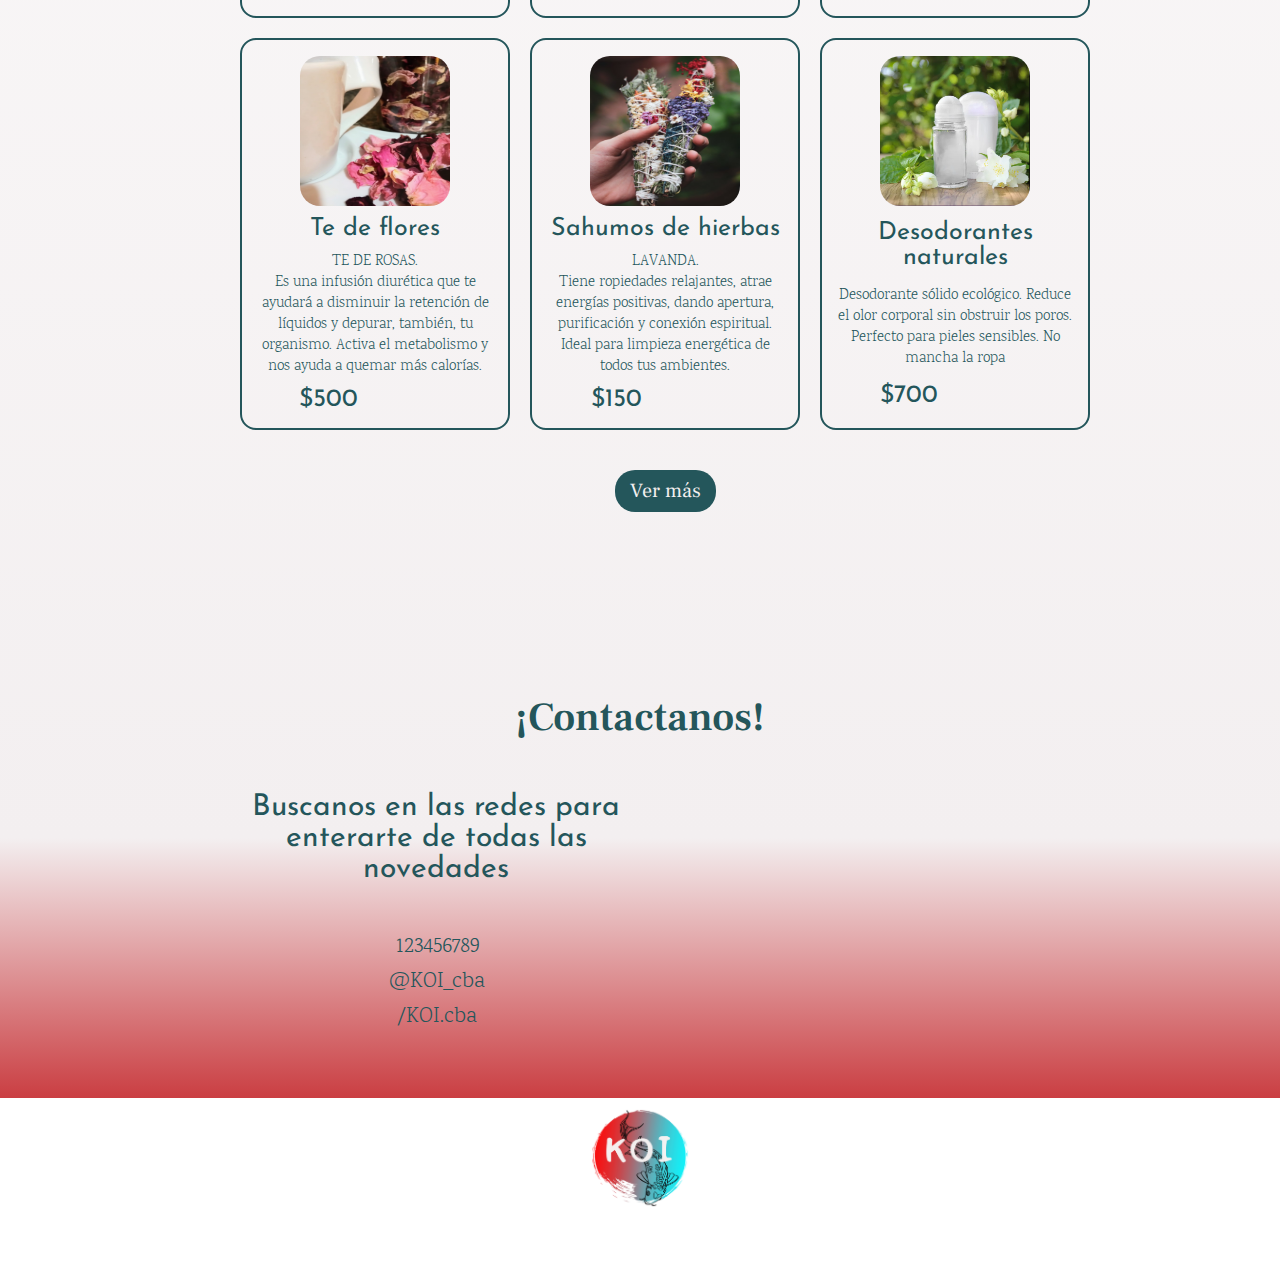
==== commit b1c37662: "página de productos" ====
--- a/index.html
+++ b/index.html
@@ -62,55 +62,57 @@
         <!-- PRODUCTS -->
         <section class="products" id="products">
            <h1 class="products__title title" id="products__title">Conocé nuestros productos y comenzá a disfrutar</h1>
+
+           <!-- Tarjetas de productos -->
            <div class="products__card card">
                 <img class="card__img" src="./Assets/Imgs/jabon.jpg" alt="Jabones de glicerina">
-                <h2 class="card__title">Jabones de glicerina</h2>
-                <p class="card__text">Jabones a base de glicerina con hierbas y fragancias naturales</p>
+                <h2 class="card__title">Jabones de glicerina con manteca de Karité</h2>
+                <p class="card__text">EUCALIPTO Y TOMILLO. </br> Antiséptico, expectorante, antinflamatorio y descongestivo. Regenera y tonifica la piel.</p>
                 <p class="card__price">$300</p>
                 <a class="card__cart-icon" href="#"><i class="fa-sharp fa-solid fa-cart-arrow-down"></i></a>           
           </div> 
 
           <div class="products__card card">
-            <img class="card__img" src="./Assets/Imgs/jabon.jpg" alt="Jabones de glicerina">
-            <h2 class="card__title">Jabones de glicerina</h2>
-            <p class="card__text">Jabones a base de glicerina con hierbas y fragancias naturales</p>
-            <p class="card__price">$300</p>
+            <img class="card__img" src="./Assets/Imgs/difusor.jpg" alt="Difusores aromáticos">
+            <h2 class="card__title">Difusores aromáticos</h2>
+            <p class="card__text">PERA Y FLORES BLANCAS. </br>Fragancia delicada y fresca, de excelente composición que armoniza y alegra los ambientes</p>
+            <p class="card__price">$500</p>
             <a class="card__cart-icon" href="#"><i class="fa-sharp fa-solid fa-cart-arrow-down"></i></a>           
           </div> 
 
           <div class="products__card card">
-            <img class="card__img" src="./Assets/Imgs/jabon.jpg" alt="Jabones de glicerina">
-            <h2 class="card__title">Jabones de glicerina</h2>
-            <p class="card__text">Jabones a base de glicerina con hierbas y fragancias naturales</p>
-            <p class="card__price">$300</p>
+            <img class="card__img" src="./Assets/Imgs/licor.jpg" alt="Licores artesanales">
+            <h2 class="card__title">Licores Artesanales</h2>
+            <p class="card__text">CEDRON Y MENTA. </br>Digestivo. Calmante natural. Reduce la hinchazón abdominal.</p>
+            <p class="card__price">$900</p>
             <a class="card__cart-icon" href="#"><i class="fa-sharp fa-solid fa-cart-arrow-down"></i></a>           
           </div> 
 
           <div class="products__card card">
-            <img class="card__img" src="./Assets/Imgs/jabon.jpg" alt="Jabones de glicerina">
-            <h2 class="card__title">Jabones de glicerina</h2>
-            <p class="card__text">Jabones a base de glicerina con hierbas y fragancias naturales</p>
-            <p class="card__price">$300</p>
+            <img class="card__img" src="./Assets/Imgs/tederosas.jpg" alt="Te de flores">
+            <h2 class="card__title">Te de flores</h2>
+            <p class="card__text">TE DE ROSAS. </br> Es una infusión diurética que te ayudará a disminuir la retención de líquidos y depurar, también, tu organismo. Activa el metabolismo y nos ayuda a quemar más calorías.</p>
+            <p class="card__price">$500</p>
             <a class="card__cart-icon" href="#"><i class="fa-sharp fa-solid fa-cart-arrow-down"></i></a>           
           </div>
 
           <div class="products__card card">
-            <img class="card__img" src="./Assets/Imgs/jabon.jpg" alt="Jabones de glicerina">
-            <h2 class="card__title">Jabones de glicerina</h2>
-            <p class="card__text">Jabones a base de glicerina con hierbas y fragancias naturales</p>
-            <p class="card__price">$300</p>
+            <img class="card__img" src="./Assets/Imgs/sahumo.jpg" alt="sahumos">
+            <h2 class="card__title">Sahumos de hierbas</h2>
+            <p class="card__text">LAVANDA. </br>Tiene ropiedades relajantes,  atrae energías positivas, dando apertura, purificación y conexión espiritual. Ideal para limpieza energética de todos tus ambientes.</p>
+            <p class="card__price">$150</p>
             <a class="card__cart-icon" href="#"><i class="fa-sharp fa-solid fa-cart-arrow-down"></i></a>           
           </div>
 
           <div class="products__card card">
-            <img class="card__img" src="./Assets/Imgs/jabon.jpg" alt="Jabones de glicerina">
-            <h2 class="card__title">Jabones de glicerina</h2>
-            <p class="card__text">Jabones a base de glicerina con hierbas y fragancias naturales</p>
-            <p class="card__price">$300</p>
+            <img class="card__img" src="./Assets/Imgs/desodorante.png" alt="Desodorantes naturales">
+            <h2 class="card__title">Desodorantes naturales</h2>
+            <p class="card__text">Desodorante sólido ecológico. Reduce el olor corporal sin obstruir los poros. Perfecto para pieles sensibles. No mancha la ropa</p>
+            <p class="card__price">$700</p>
             <a class="card__cart-icon" href="#"><i class="fa-sharp fa-solid fa-cart-arrow-down"></i></a>           
           </div>
 
-          <a class="btn products__btn" href="https://pbs.twimg.com/media/C9UCIYOXcAEkRKA.jpg" target="_blank">Ver más</a>           
+          <a class="btn products__btn" href="./Pages/products.html">Ver más</a>           
         </section>
 
         <!-- CONTACT -->
--- a/Assets/styles.css
+++ b/Assets/styles.css
@@ -72,6 +72,7 @@
     top: 0;
     left: 0;
     width: 100%;
+    z-index: 1;
   }
 
   /* NAVBAR */
@@ -310,6 +311,7 @@
    }
 
   .card {
+    position: relative;
     display: grid;
     grid-template-areas: 
     "img img"
@@ -363,6 +365,7 @@
     font-size: 25px;
     font-weight: 400;
     color: var(--dark-slate-gray);
+    text-align: center;
   }
 
   .card__text {
@@ -450,8 +453,16 @@
     align-items: center;
   }
 
-  .contact:target .contact__list {
-    animation: from-bottom 1.9s ease-in;
+  .contact:target .contact__list li:nth-child(1){
+    animation: from-bottom 0.8s ease-out;
+  }
+
+  .contact:target .contact__list li:nth-child(2){
+    animation: from-bottom 1.1s ease-out;
+  }
+
+  .contact:target .contact__list li:nth-child(3){
+    animation: from-bottom 1.4s ease-out;
   }
 
   .contact__item {
@@ -578,3 +589,9 @@
     padding: 10px 0;
   }
 
+
+  /* -----------------PRODUCTOS-------------------------- */
+
+  .products-page {
+    margin-bottom: 200px;
+  }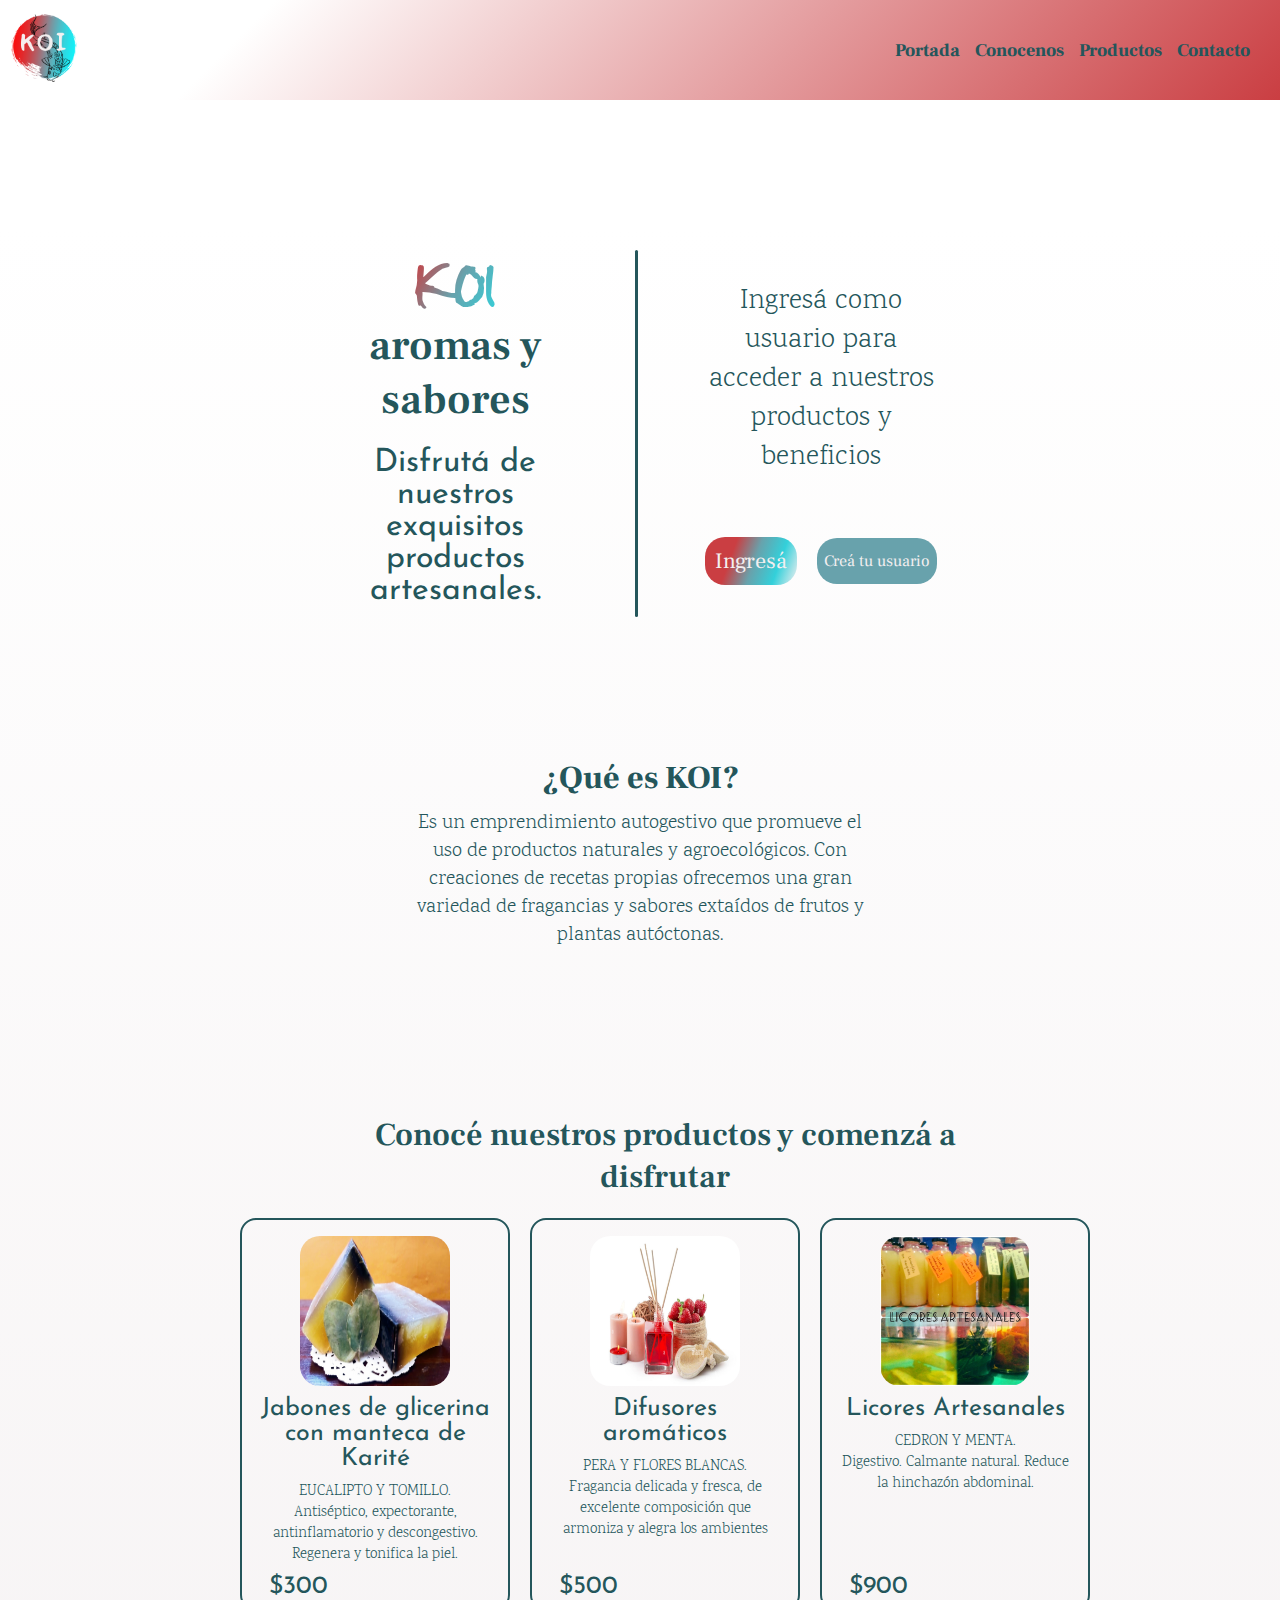
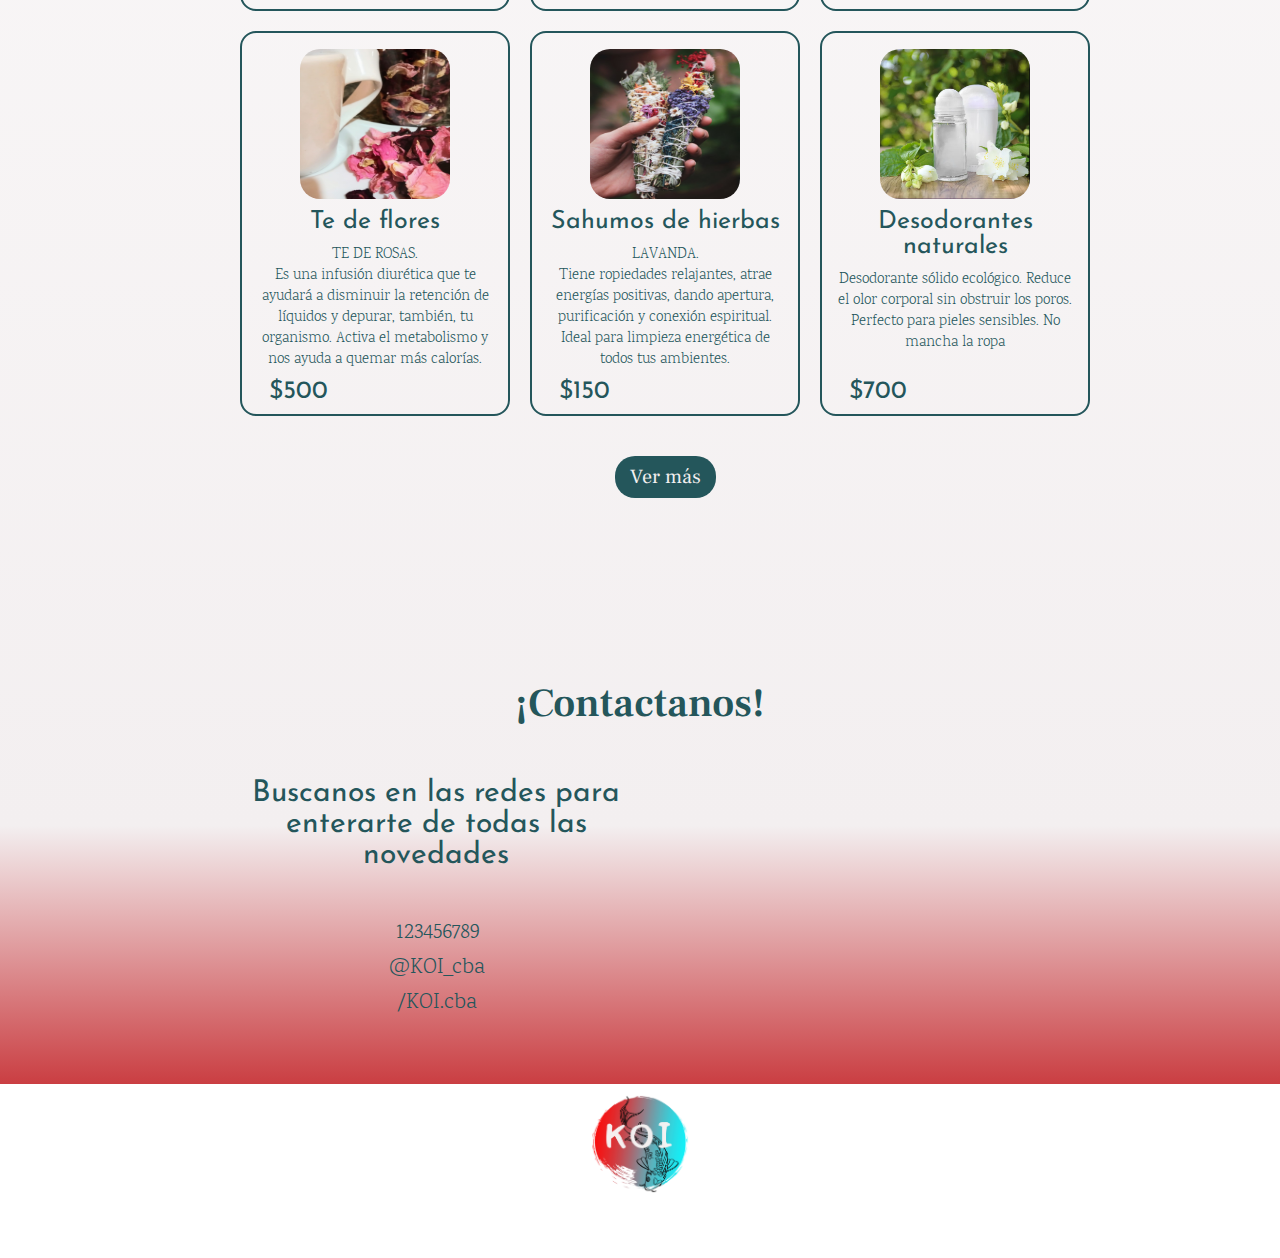
==== commit fbd80f60: "cambio en cards" ====
--- a/index.html
+++ b/index.html
@@ -68,48 +68,72 @@
                 <img class="card__img" src="./Assets/Imgs/jabon.jpg" alt="Jabones de glicerina">
                 <h2 class="card__title">Jabones de glicerina con manteca de Karité</h2>
                 <p class="card__text">EUCALIPTO Y TOMILLO. </br> Antiséptico, expectorante, antinflamatorio y descongestivo. Regenera y tonifica la piel.</p>
-                <p class="card__price">$300</p>
-                <a class="card__cart-icon" href="#"><i class="fa-sharp fa-solid fa-cart-arrow-down"></i></a>           
+
+                <div class="card__bottom">
+                    <p class="card__price">$300</p>
+                    <a class="card__cart-icon" href="#"><i class="fa-sharp fa-solid fa-cart-arrow-down"></i></a>  
+                </div>
+                           
           </div> 
 
           <div class="products__card card">
             <img class="card__img" src="./Assets/Imgs/difusor.jpg" alt="Difusores aromáticos">
             <h2 class="card__title">Difusores aromáticos</h2>
             <p class="card__text">PERA Y FLORES BLANCAS. </br>Fragancia delicada y fresca, de excelente composición que armoniza y alegra los ambientes</p>
-            <p class="card__price">$500</p>
-            <a class="card__cart-icon" href="#"><i class="fa-sharp fa-solid fa-cart-arrow-down"></i></a>           
+
+            <div class="card__bottom">
+                <p class="card__price">$500</p>
+                <a class="card__cart-icon" href="#"><i class="fa-sharp fa-solid fa-cart-arrow-down"></i></a> 
+            </div>
+                      
           </div> 
 
           <div class="products__card card">
             <img class="card__img" src="./Assets/Imgs/licor.jpg" alt="Licores artesanales">
             <h2 class="card__title">Licores Artesanales</h2>
             <p class="card__text">CEDRON Y MENTA. </br>Digestivo. Calmante natural. Reduce la hinchazón abdominal.</p>
-            <p class="card__price">$900</p>
-            <a class="card__cart-icon" href="#"><i class="fa-sharp fa-solid fa-cart-arrow-down"></i></a>           
+
+            <div class="card__bottom">
+                <p class="card__price">$900</p>
+                <a class="card__cart-icon" href="#"><i class="fa-sharp fa-solid fa-cart-arrow-down"></i></a>
+            </div>
+                       
           </div> 
 
           <div class="products__card card">
             <img class="card__img" src="./Assets/Imgs/tederosas.jpg" alt="Te de flores">
             <h2 class="card__title">Te de flores</h2>
             <p class="card__text">TE DE ROSAS. </br> Es una infusión diurética que te ayudará a disminuir la retención de líquidos y depurar, también, tu organismo. Activa el metabolismo y nos ayuda a quemar más calorías.</p>
-            <p class="card__price">$500</p>
-            <a class="card__cart-icon" href="#"><i class="fa-sharp fa-solid fa-cart-arrow-down"></i></a>           
+
+            <div class="card__bottom">
+              <p class="card__price">$500</p>
+              <a class="card__cart-icon" href="#"><i class="fa-sharp fa-solid fa-cart-arrow-down"></i></a>
+            </div>
+                       
           </div>
 
           <div class="products__card card">
             <img class="card__img" src="./Assets/Imgs/sahumo.jpg" alt="sahumos">
             <h2 class="card__title">Sahumos de hierbas</h2>
             <p class="card__text">LAVANDA. </br>Tiene ropiedades relajantes,  atrae energías positivas, dando apertura, purificación y conexión espiritual. Ideal para limpieza energética de todos tus ambientes.</p>
-            <p class="card__price">$150</p>
-            <a class="card__cart-icon" href="#"><i class="fa-sharp fa-solid fa-cart-arrow-down"></i></a>           
+
+            <div class="card__bottom">
+                <p class="card__price">$150</p>
+                <a class="card__cart-icon" href="#"><i class="fa-sharp fa-solid fa-cart-arrow-down"></i></a>
+            </div>
+                       
           </div>
 
           <div class="products__card card">
             <img class="card__img" src="./Assets/Imgs/desodorante.png" alt="Desodorantes naturales">
             <h2 class="card__title">Desodorantes naturales</h2>
             <p class="card__text">Desodorante sólido ecológico. Reduce el olor corporal sin obstruir los poros. Perfecto para pieles sensibles. No mancha la ropa</p>
-            <p class="card__price">$700</p>
-            <a class="card__cart-icon" href="#"><i class="fa-sharp fa-solid fa-cart-arrow-down"></i></a>           
+
+            <div class="card__bottom">
+                <p class="card__price">$700</p>
+                <a class="card__cart-icon" href="#"><i class="fa-sharp fa-solid fa-cart-arrow-down"></i></a>
+            </div>
+                       
           </div>
 
           <a class="btn products__btn" href="./Pages/products.html">Ver más</a>           
--- a/Assets/styles.css
+++ b/Assets/styles.css
@@ -312,13 +312,10 @@
 
   .card {
     position: relative;
-    display: grid;
-    grid-template-areas: 
-    "img img"
-    "title title"
-    "texto texto"
-    "price cart";
-    justify-items: center;
+    display: flex;
+    flex-direction: column;
+    justify-items: space-between;
+    align-items: center;
     width: 270px;
     border: 2px solid;
     border-color: var(--dark-slate-gray);
@@ -375,6 +372,15 @@
     font-weight: 300;
     color: var(--dark-slate-gray);
     text-align: center;
+    margin-bottom: 28px;
+  }
+
+  .card__bottom {
+    width: 80%;
+    display: flex;
+    justify-content: space-between;
+    position: absolute;
+    bottom: 10px;
   }
 
   .card__price {
